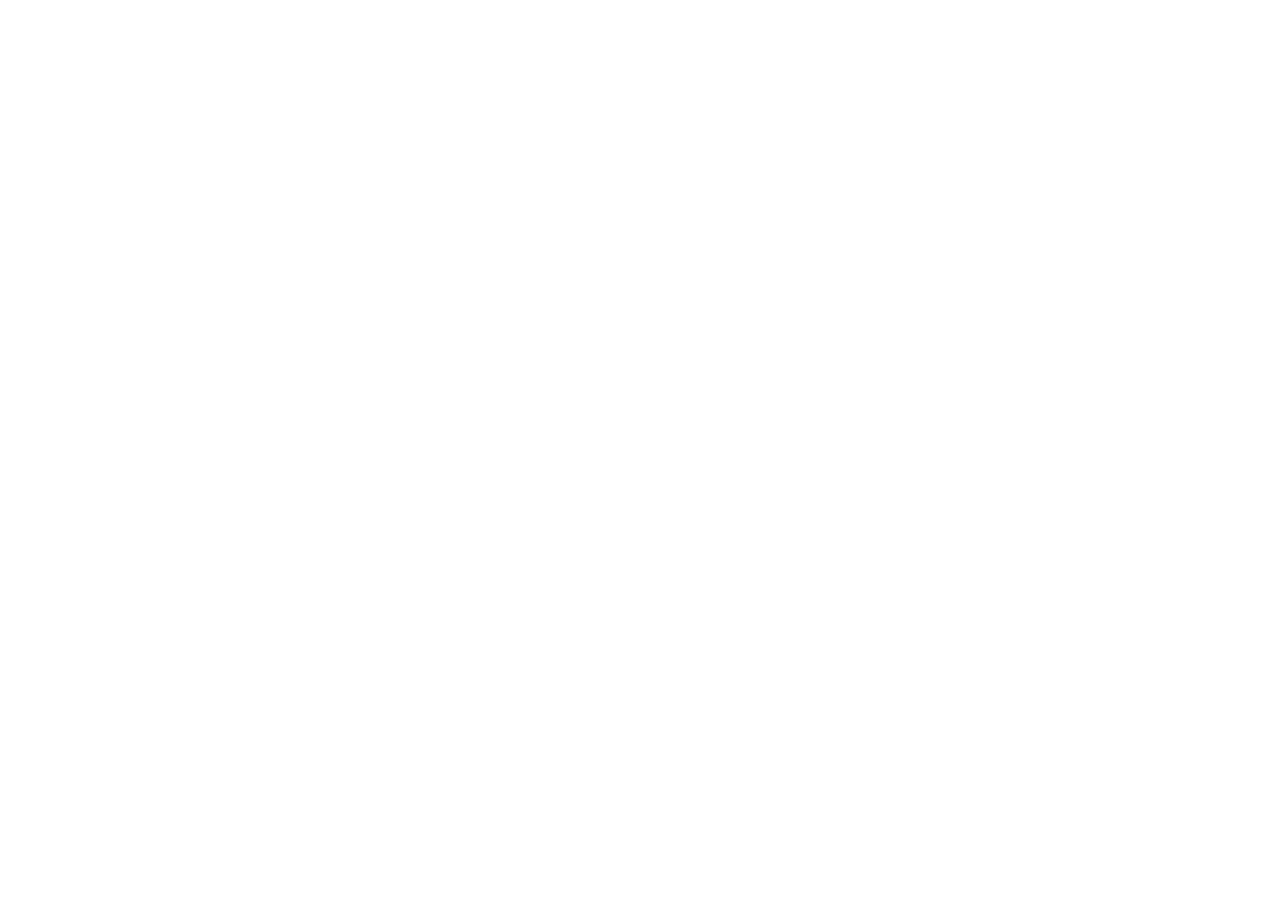
==== index.html @ e836c9e0 "init project" ====
<!DOCTYPE html>
<html lang="en">
<head>
    <meta charset="UTF-8">
    <meta name="viewport" content="width=device-width, initial-scale=1.0">
    <title>Document</title>
</head>
<body>
    
</body>
</html>
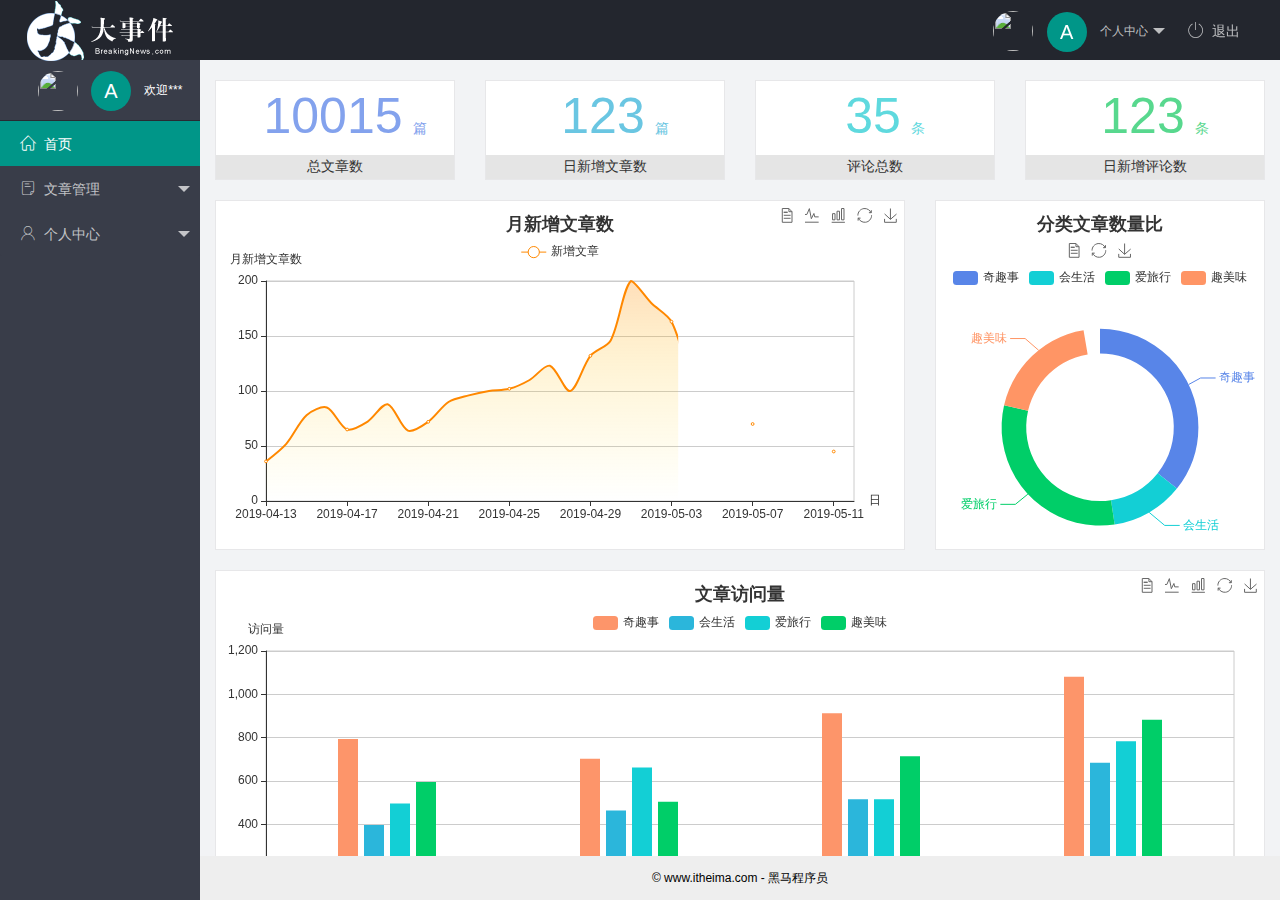
==== commit 04215e33: "完成了首页" ====
--- a/index.html
+++ b/index.html
@@ -1,11 +1,92 @@
 <!DOCTYPE html>
 <html lang="en">
+
 <head>
     <meta charset="UTF-8">
     <meta name="viewport" content="width=device-width, initial-scale=1.0">
-    <title>Document</title>
+    <title>后台主页</title>
+    <!-- 导入layUIcss -->
+    <link rel="stylesheet" href="/assets/lib/layui/css/layui.css">
+    <!-- 导入自己的样式表 -->
+    <link rel="stylesheet" href="/assets/css/index.css">
+    <!-- 导入第三方图标库 -->
+    <link rel="stylesheet" href="/assets/fonts/iconfont.css">
 </head>
-<body>
-    
+
+<body class="layui-layout-body">
+    <div class="layui-layout layui-layout-admin">
+        <div class="layui-header">
+            <div class="layui-logo">
+                <img src="/assets/images/logo.png" alt="">
+            </div>
+            <!-- 头部区域（可配合layui已有的水平导航） -->
+            <ul class="layui-nav layui-layout-right">
+                <li class="layui-nav-item">
+                    <a href="javascript:;" class="userinfo">
+                        <img src="http://t.cn/RCzsdCq" class="layui-nav-img">
+                        <span class="text-avatar">A</span>
+                        个人中心
+                    </a>
+                    <dl class="layui-nav-child">
+                        <dd><a href="">基本资料</a></dd>
+                        <dd><a href="">更换头像</a></dd>
+                        <dd><a href="">重置密码</a></dd>
+                    </dl>
+                </li>
+                <li class="layui-nav-item">
+                    <a href="javascript:;" class="btnLogout"><span class="iconfont icon-tuichu"></span>退出</a>
+                </li>
+            </ul>
+        </div>
+
+        <div class="layui-side layui-bg-black">
+            <div class="layui-side-scroll">
+                <div href="javascript:;" class="userinfo">
+                    <img src="http://t.cn/RCzsdCq" class="layui-nav-img">
+                    <span class="text-avatar">A</span>
+                    <span id="welcome">欢迎***</span>
+                </div>
+                <!-- 左侧导航区域（可配合layui已有的垂直导航） -->
+                <ul class="layui-nav layui-nav-tree" lay-shrink="all">
+                    <li class="layui-nav-item layui-this"><a href="/home/dashboard.html" target="fm"><span class="iconfont icon-home"></span>首页</a></li>
+                    <li class="layui-nav-item">
+                        <a class="" href="javascript:;"><span class="iconfont icon-16"></span>文章管理</a>
+                        <dl class="layui-nav-child">
+                            <dd><a href="javascript:;"><i class="layui-icon layui-icon-app"></i>文章类别</a></dd>
+                            <dd><a href="javascript:;"><i class="layui-icon layui-icon-app"></i>文章列表</a></dd>
+                            <dd><a href="javascript:;"><i class="layui-icon layui-icon-app"></i>发布文章</a></dd>
+                        </dl>
+                    </li>
+                    <li class="layui-nav-item">
+                        <a href="javascript:;"><span class="iconfont icon-user"></span>个人中心</a>
+                        <dl class="layui-nav-child">
+                            <dd><a href="javascript:;"><i class="layui-icon layui-icon-app"></i>基本资料</a></dd>
+                            <dd><a href="javascript:;"><i class="layui-icon layui-icon-app"></i>更换头像</a></dd>
+                            <dd><a href="javascript:;"><i class="layui-icon layui-icon-app"></i>重置密码</a></dd>
+                        </dl>
+                    </li>
+                </ul>
+            </div>
+        </div>
+
+        <div class="layui-body">
+            <!-- 内容主体区域 -->
+            <iframe name="fm" src="/home/dashboard.html" frameborder="0"></iframe>
+        </div>
+
+        <div class="layui-footer">
+            <!-- 底部固定区域 -->
+            © www.itheima.com - 黑马程序员
+        </div>
+    </div>
+    <!-- 导入layUI js -->
+    <script src="/assets/lib/layui/layui.all.js"></script>
+    <!-- 导入jq -->
+    <script src="/assets/lib/jquery.js"></script>
+    <!-- 导入baseAPI -->
+    <script src="/assets/js/baseAPI.js"></script>
+    <!-- 导入自己的js -->
+    <script src="/assets/js/index.js"></script>
 </body>
+
 </html>--- a/assets/lib/layui/css/layui.css
+++ b/assets/lib/layui/css/layui.css
@@ -0,0 +1,2 @@
+/** layui-v2.5.5 MIT License By https://www.layui.com */
+ .layui-inline,img{display:inline-block;vertical-align:middle}h1,h2,h3,h4,h5,h6{font-weight:400}.layui-edge,.layui-header,.layui-inline,.layui-main{position:relative}.layui-body,.layui-edge,.layui-elip{overflow:hidden}.layui-btn,.layui-edge,.layui-inline,img{vertical-align:middle}.layui-btn,.layui-disabled,.layui-icon,.layui-unselect{-moz-user-select:none;-webkit-user-select:none;-ms-user-select:none}.layui-elip,.layui-form-checkbox span,.layui-form-pane .layui-form-label{text-overflow:ellipsis;white-space:nowrap}.layui-breadcrumb,.layui-tree-btnGroup{visibility:hidden}blockquote,body,button,dd,div,dl,dt,form,h1,h2,h3,h4,h5,h6,input,li,ol,p,pre,td,textarea,th,ul{margin:0;padding:0;-webkit-tap-highlight-color:rgba(0,0,0,0)}a:active,a:hover{outline:0}img{border:none}li{list-style:none}table{border-collapse:collapse;border-spacing:0}h4,h5,h6{font-size:100%}button,input,optgroup,option,select,textarea{font-family:inherit;font-size:inherit;font-style:inherit;font-weight:inherit;outline:0}pre{white-space:pre-wrap;white-space:-moz-pre-wrap;white-space:-pre-wrap;white-space:-o-pre-wrap;word-wrap:break-word}body{line-height:24px;font:14px Helvetica Neue,Helvetica,PingFang SC,Tahoma,Arial,sans-serif}hr{height:1px;margin:10px 0;border:0;clear:both}a{color:#333;text-decoration:none}a:hover{color:#777}a cite{font-style:normal;*cursor:pointer}.layui-border-box,.layui-border-box *{box-sizing:border-box}.layui-box,.layui-box *{box-sizing:content-box}.layui-clear{clear:both;*zoom:1}.layui-clear:after{content:'\20';clear:both;*zoom:1;display:block;height:0}.layui-inline{*display:inline;*zoom:1}.layui-edge{display:inline-block;width:0;height:0;border-width:6px;border-style:dashed;border-color:transparent}.layui-edge-top{top:-4px;border-bottom-color:#999;border-bottom-style:solid}.layui-edge-right{border-left-color:#999;border-left-style:solid}.layui-edge-bottom{top:2px;border-top-color:#999;border-top-style:solid}.layui-edge-left{border-right-color:#999;border-right-style:solid}.layui-disabled,.layui-disabled:hover{color:#d2d2d2!important;cursor:not-allowed!important}.layui-circle{border-radius:100%}.layui-show{display:block!important}.layui-hide{display:none!important}@font-face{font-family:layui-icon;src:url(../font/iconfont.eot?v=250);src:url(../font/iconfont.eot?v=250#iefix) format('embedded-opentype'),url(../font/iconfont.woff2?v=250) format('woff2'),url(../font/iconfont.woff?v=250) format('woff'),url(../font/iconfont.ttf?v=250) format('truetype'),url(../font/iconfont.svg?v=250#layui-icon) format('svg')}.layui-icon{font-family:layui-icon!important;font-size:16px;font-style:normal;-webkit-font-smoothing:antialiased;-moz-osx-font-smoothing:grayscale}.layui-icon-reply-fill:before{content:"\e611"}.layui-icon-set-fill:before{content:"\e614"}.layui-icon-menu-fill:before{content:"\e60f"}.layui-icon-search:before{content:"\e615"}.layui-icon-share:before{content:"\e641"}.layui-icon-set-sm:before{content:"\e620"}.layui-icon-engine:before{content:"\e628"}.layui-icon-close:before{content:"\1006"}.layui-icon-close-fill:before{content:"\1007"}.layui-icon-chart-screen:before{content:"\e629"}.layui-icon-star:before{content:"\e600"}.layui-icon-circle-dot:before{content:"\e617"}.layui-icon-chat:before{content:"\e606"}.layui-icon-release:before{content:"\e609"}.layui-icon-list:before{content:"\e60a"}.layui-icon-chart:before{content:"\e62c"}.layui-icon-ok-circle:before{content:"\1005"}.layui-icon-layim-theme:before{content:"\e61b"}.layui-icon-table:before{content:"\e62d"}.layui-icon-right:before{content:"\e602"}.layui-icon-left:before{content:"\e603"}.layui-icon-cart-simple:before{content:"\e698"}.layui-icon-face-cry:before{content:"\e69c"}.layui-icon-face-smile:before{content:"\e6af"}.layui-icon-survey:before{content:"\e6b2"}.layui-icon-tree:before{content:"\e62e"}.layui-icon-upload-circle:before{content:"\e62f"}.layui-icon-add-circle:before{content:"\e61f"}.layui-icon-download-circle:before{content:"\e601"}.layui-icon-templeate-1:before{content:"\e630"}.layui-icon-util:before{content:"\e631"}.layui-icon-face-surprised:before{content:"\e664"}.layui-icon-edit:before{content:"\e642"}.layui-icon-speaker:before{content:"\e645"}.layui-icon-down:before{content:"\e61a"}.layui-icon-file:before{content:"\e621"}.layui-icon-layouts:before{content:"\e632"}.layui-icon-rate-half:before{content:"\e6c9"}.layui-icon-add-circle-fine:before{content:"\e608"}.layui-icon-prev-circle:before{content:"\e633"}.layui-icon-read:before{content:"\e705"}.layui-icon-404:before{content:"\e61c"}.layui-icon-carousel:before{content:"\e634"}.layui-icon-help:before{content:"\e607"}.layui-icon-code-circle:before{content:"\e635"}.layui-icon-water:before{content:"\e636"}.layui-icon-username:before{content:"\e66f"}.layui-icon-find-fill:before{content:"\e670"}.layui-icon-about:before{content:"\e60b"}.layui-icon-location:before{content:"\e715"}.layui-icon-up:before{content:"\e619"}.layui-icon-pause:before{content:"\e651"}.layui-icon-date:before{content:"\e637"}.layui-icon-layim-uploadfile:before{content:"\e61d"}.layui-icon-delete:before{content:"\e640"}.layui-icon-play:before{content:"\e652"}.layui-icon-top:before{content:"\e604"}.layui-icon-friends:before{content:"\e612"}.layui-icon-refresh-3:before{content:"\e9aa"}.layui-icon-ok:before{content:"\e605"}.layui-icon-layer:before{content:"\e638"}.layui-icon-face-smile-fine:before{content:"\e60c"}.layui-icon-dollar:before{content:"\e659"}.layui-icon-group:before{content:"\e613"}.layui-icon-layim-download:before{content:"\e61e"}.layui-icon-picture-fine:before{content:"\e60d"}.layui-icon-link:before{content:"\e64c"}.layui-icon-diamond:before{content:"\e735"}.layui-icon-log:before{content:"\e60e"}.layui-icon-rate-solid:before{content:"\e67a"}.layui-icon-fonts-del:before{content:"\e64f"}.layui-icon-unlink:before{content:"\e64d"}.layui-icon-fonts-clear:before{content:"\e639"}.layui-icon-triangle-r:before{content:"\e623"}.layui-icon-circle:before{content:"\e63f"}.layui-icon-radio:before{content:"\e643"}.layui-icon-align-center:before{content:"\e647"}.layui-icon-align-right:before{content:"\e648"}.layui-icon-align-left:before{content:"\e649"}.layui-icon-loading-1:before{content:"\e63e"}.layui-icon-return:before{content:"\e65c"}.layui-icon-fonts-strong:before{content:"\e62b"}.layui-icon-upload:before{content:"\e67c"}.layui-icon-dialogue:before{content:"\e63a"}.layui-icon-video:before{content:"\e6ed"}.layui-icon-headset:before{content:"\e6fc"}.layui-icon-cellphone-fine:before{content:"\e63b"}.layui-icon-add-1:before{content:"\e654"}.layui-icon-face-smile-b:before{content:"\e650"}.layui-icon-fonts-html:before{content:"\e64b"}.layui-icon-form:before{content:"\e63c"}.layui-icon-cart:before{content:"\e657"}.layui-icon-camera-fill:before{content:"\e65d"}.layui-icon-tabs:before{content:"\e62a"}.layui-icon-fonts-code:before{content:"\e64e"}.layui-icon-fire:before{content:"\e756"}.layui-icon-set:before{content:"\e716"}.layui-icon-fonts-u:before{content:"\e646"}.layui-icon-triangle-d:before{content:"\e625"}.layui-icon-tips:before{content:"\e702"}.layui-icon-picture:before{content:"\e64a"}.layui-icon-more-vertical:before{content:"\e671"}.layui-icon-flag:before{content:"\e66c"}.layui-icon-loading:before{content:"\e63d"}.layui-icon-fonts-i:before{content:"\e644"}.layui-icon-refresh-1:before{content:"\e666"}.layui-icon-rmb:before{content:"\e65e"}.layui-icon-home:before{content:"\e68e"}.layui-icon-user:before{content:"\e770"}.layui-icon-notice:before{content:"\e667"}.layui-icon-login-weibo:before{content:"\e675"}.layui-icon-voice:before{content:"\e688"}.layui-icon-upload-drag:before{content:"\e681"}.layui-icon-login-qq:before{content:"\e676"}.layui-icon-snowflake:before{content:"\e6b1"}.layui-icon-file-b:before{content:"\e655"}.layui-icon-template:before{content:"\e663"}.layui-icon-auz:before{content:"\e672"}.layui-icon-console:before{content:"\e665"}.layui-icon-app:before{content:"\e653"}.layui-icon-prev:before{content:"\e65a"}.layui-icon-website:before{content:"\e7ae"}.layui-icon-next:before{content:"\e65b"}.layui-icon-component:before{content:"\e857"}.layui-icon-more:before{content:"\e65f"}.layui-icon-login-wechat:before{content:"\e677"}.layui-icon-shrink-right:before{content:"\e668"}.layui-icon-spread-left:before{content:"\e66b"}.layui-icon-camera:before{content:"\e660"}.layui-icon-note:before{content:"\e66e"}.layui-icon-refresh:before{content:"\e669"}.layui-icon-female:before{content:"\e661"}.layui-icon-male:before{content:"\e662"}.layui-icon-password:before{content:"\e673"}.layui-icon-senior:before{content:"\e674"}.layui-icon-theme:before{content:"\e66a"}.layui-icon-tread:before{content:"\e6c5"}.layui-icon-praise:before{content:"\e6c6"}.layui-icon-star-fill:before{content:"\e658"}.layui-icon-rate:before{content:"\e67b"}.layui-icon-template-1:before{content:"\e656"}.layui-icon-vercode:before{content:"\e679"}.layui-icon-cellphone:before{content:"\e678"}.layui-icon-screen-full:before{content:"\e622"}.layui-icon-screen-restore:before{content:"\e758"}.layui-icon-cols:before{content:"\e610"}.layui-icon-export:before{content:"\e67d"}.layui-icon-print:before{content:"\e66d"}.layui-icon-slider:before{content:"\e714"}.layui-icon-addition:before{content:"\e624"}.layui-icon-subtraction:before{content:"\e67e"}.layui-icon-service:before{content:"\e626"}.layui-icon-transfer:before{content:"\e691"}.layui-main{width:1140px;margin:0 auto}.layui-header{z-index:1000;height:60px}.layui-header a:hover{transition:all .5s;-webkit-transition:all .5s}.layui-side{position:fixed;left:0;top:0;bottom:0;z-index:999;width:200px;overflow-x:hidden}.layui-side-scroll{position:relative;width:220px;height:100%;overflow-x:hidden}.layui-body{position:absolute;left:200px;right:0;top:0;bottom:0;z-index:998;width:auto;overflow-y:auto;box-sizing:border-box}.layui-layout-body{overflow:hidden}.layui-layout-admin .layui-header{background-color:#23262E}.layui-layout-admin .layui-side{top:60px;width:200px;overflow-x:hidden}.layui-layout-admin .layui-body{position:fixed;top:60px;bottom:44px}.layui-layout-admin .layui-main{width:auto;margin:0 15px}.layui-layout-admin .layui-footer{position:fixed;left:200px;right:0;bottom:0;height:44px;line-height:44px;padding:0 15px;background-color:#eee}.layui-layout-admin .layui-logo{position:absolute;left:0;top:0;width:200px;height:100%;line-height:60px;text-align:center;color:#009688;font-size:16px}.layui-layout-admin .layui-header .layui-nav{background:0 0}.layui-layout-left{position:absolute!important;left:200px;top:0}.layui-layout-right{position:absolute!important;right:0;top:0}.layui-container{position:relative;margin:0 auto;padding:0 15px;box-sizing:border-box}.layui-fluid{position:relative;margin:0 auto;padding:0 15px}.layui-row:after,.layui-row:before{content:'';display:block;clear:both}.layui-col-lg1,.layui-col-lg10,.layui-col-lg11,.layui-col-lg12,.layui-col-lg2,.layui-col-lg3,.layui-col-lg4,.layui-col-lg5,.layui-col-lg6,.layui-col-lg7,.layui-col-lg8,.layui-col-lg9,.layui-col-md1,.layui-col-md10,.layui-col-md11,.layui-col-md12,.layui-col-md2,.layui-col-md3,.layui-col-md4,.layui-col-md5,.layui-col-md6,.layui-col-md7,.layui-col-md8,.layui-col-md9,.layui-col-sm1,.layui-col-sm10,.layui-col-sm11,.layui-col-sm12,.layui-col-sm2,.layui-col-sm3,.layui-col-sm4,.layui-col-sm5,.layui-col-sm6,.layui-col-sm7,.layui-col-sm8,.layui-col-sm9,.layui-col-xs1,.layui-col-xs10,.layui-col-xs11,.layui-col-xs12,.layui-col-xs2,.layui-col-xs3,.layui-col-xs4,.layui-col-xs5,.layui-col-xs6,.layui-col-xs7,.layui-col-xs8,.layui-col-xs9{position:relative;display:block;box-sizing:border-box}.layui-col-xs1,.layui-col-xs10,.layui-col-xs11,.layui-col-xs12,.layui-col-xs2,.layui-col-xs3,.layui-col-xs4,.layui-col-xs5,.layui-col-xs6,.layui-col-xs7,.layui-col-xs8,.layui-col-xs9{float:left}.layui-col-xs1{width:8.33333333%}.layui-col-xs2{width:16.66666667%}.layui-col-xs3{width:25%}.layui-col-xs4{width:33.33333333%}.layui-col-xs5{width:41.66666667%}.layui-col-xs6{width:50%}.layui-col-xs7{width:58.33333333%}.layui-col-xs8{width:66.66666667%}.layui-col-xs9{width:75%}.layui-col-xs10{width:83.33333333%}.layui-col-xs11{width:91.66666667%}.layui-col-xs12{width:100%}.layui-col-xs-offset1{margin-left:8.33333333%}.layui-col-xs-offset2{margin-left:16.66666667%}.layui-col-xs-offset3{margin-left:25%}.layui-col-xs-offset4{margin-left:33.33333333%}.layui-col-xs-offset5{margin-left:41.66666667%}.layui-col-xs-offset6{margin-left:50%}.layui-col-xs-offset7{margin-left:58.33333333%}.layui-col-xs-offset8{margin-left:66.66666667%}.layui-col-xs-offset9{margin-left:75%}.layui-col-xs-offset10{margin-left:83.33333333%}.layui-col-xs-offset11{margin-left:91.66666667%}.layui-col-xs-offset12{margin-left:100%}@media screen and (max-width:768px){.layui-hide-xs{display:none!important}.layui-show-xs-block{display:block!important}.layui-show-xs-inline{display:inline!important}.layui-show-xs-inline-block{display:inline-block!important}}@media screen and (min-width:768px){.layui-container{width:750px}.layui-hide-sm{display:none!important}.layui-show-sm-block{display:block!important}.layui-show-sm-inline{display:inline!important}.layui-show-sm-inline-block{display:inline-block!important}.layui-col-sm1,.layui-col-sm10,.layui-col-sm11,.layui-col-sm12,.layui-col-sm2,.layui-col-sm3,.layui-col-sm4,.layui-col-sm5,.layui-col-sm6,.layui-col-sm7,.layui-col-sm8,.layui-col-sm9{float:left}.layui-col-sm1{width:8.33333333%}.layui-col-sm2{width:16.66666667%}.layui-col-sm3{width:25%}.layui-col-sm4{width:33.33333333%}.layui-col-sm5{width:41.66666667%}.layui-col-sm6{width:50%}.layui-col-sm7{width:58.33333333%}.layui-col-sm8{width:66.66666667%}.layui-col-sm9{width:75%}.layui-col-sm10{width:83.33333333%}.layui-col-sm11{width:91.66666667%}.layui-col-sm12{width:100%}.layui-col-sm-offset1{margin-left:8.33333333%}.layui-col-sm-offset2{margin-left:16.66666667%}.layui-col-sm-offset3{margin-left:25%}.layui-col-sm-offset4{margin-left:33.33333333%}.layui-col-sm-offset5{margin-left:41.66666667%}.layui-col-sm-offset6{margin-left:50%}.layui-col-sm-offset7{margin-left:58.33333333%}.layui-col-sm-offset8{margin-left:66.66666667%}.layui-col-sm-offset9{margin-left:75%}.layui-col-sm-offset10{margin-left:83.33333333%}.layui-col-sm-offset11{margin-left:91.66666667%}.layui-col-sm-offset12{margin-left:100%}}@media screen and (min-width:992px){.layui-container{width:970px}.layui-hide-md{display:none!important}.layui-show-md-block{display:block!important}.layui-show-md-inline{display:inline!important}.layui-show-md-inline-block{display:inline-block!important}.layui-col-md1,.layui-col-md10,.layui-col-md11,.layui-col-md12,.layui-col-md2,.layui-col-md3,.layui-col-md4,.layui-col-md5,.layui-col-md6,.layui-col-md7,.layui-col-md8,.layui-col-md9{float:left}.layui-col-md1{width:8.33333333%}.layui-col-md2{width:16.66666667%}.layui-col-md3{width:25%}.layui-col-md4{width:33.33333333%}.layui-col-md5{width:41.66666667%}.layui-col-md6{width:50%}.layui-col-md7{width:58.33333333%}.layui-col-md8{width:66.66666667%}.layui-col-md9{width:75%}.layui-col-md10{width:83.33333333%}.layui-col-md11{width:91.66666667%}.layui-col-md12{width:100%}.layui-col-md-offset1{margin-left:8.33333333%}.layui-col-md-offset2{margin-left:16.66666667%}.layui-col-md-offset3{margin-left:25%}.layui-col-md-offset4{margin-left:33.33333333%}.layui-col-md-offset5{margin-left:41.66666667%}.layui-col-md-offset6{margin-left:50%}.layui-col-md-offset7{margin-left:58.33333333%}.layui-col-md-offset8{margin-left:66.66666667%}.layui-col-md-offset9{margin-left:75%}.layui-col-md-offset10{margin-left:83.33333333%}.layui-col-md-offset11{margin-left:91.66666667%}.layui-col-md-offset12{margin-left:100%}}@media screen and (min-width:1200px){.layui-container{width:1170px}.layui-hide-lg{display:none!important}.layui-show-lg-block{display:block!important}.layui-show-lg-inline{display:inline!important}.layui-show-lg-inline-block{display:inline-block!important}.layui-col-lg1,.layui-col-lg10,.layui-col-lg11,.layui-col-lg12,.layui-col-lg2,.layui-col-lg3,.layui-col-lg4,.layui-col-lg5,.layui-col-lg6,.layui-col-lg7,.layui-col-lg8,.layui-col-lg9{float:left}.layui-col-lg1{width:8.33333333%}.layui-col-lg2{width:16.66666667%}.layui-col-lg3{width:25%}.layui-col-lg4{width:33.33333333%}.layui-col-lg5{width:41.66666667%}.layui-col-lg6{width:50%}.layui-col-lg7{width:58.33333333%}.layui-col-lg8{width:66.66666667%}.layui-col-lg9{width:75%}.layui-col-lg10{width:83.33333333%}.layui-col-lg11{width:91.66666667%}.layui-col-lg12{width:100%}.layui-col-lg-offset1{margin-left:8.33333333%}.layui-col-lg-offset2{margin-left:16.66666667%}.layui-col-lg-offset3{margin-left:25%}.layui-col-lg-offset4{margin-left:33.33333333%}.layui-col-lg-offset5{margin-left:41.66666667%}.layui-col-lg-offset6{margin-left:50%}.layui-col-lg-offset7{margin-left:58.33333333%}.layui-col-lg-offset8{margin-left:66.66666667%}.layui-col-lg-offset9{margin-left:75%}.layui-col-lg-offset10{margin-left:83.33333333%}.layui-col-lg-offset11{margin-left:91.66666667%}.layui-col-lg-offset12{margin-left:100%}}.layui-col-space1{margin:-.5px}.layui-col-space1>*{padding:.5px}.layui-col-space3{margin:-1.5px}.layui-col-space3>*{padding:1.5px}.layui-col-space5{margin:-2.5px}.layui-col-space5>*{padding:2.5px}.layui-col-space8{margin:-3.5px}.layui-col-space8>*{padding:3.5px}.layui-col-space10{margin:-5px}.layui-col-space10>*{padding:5px}.layui-col-space12{margin:-6px}.layui-col-space12>*{padding:6px}.layui-col-space15{margin:-7.5px}.layui-col-space15>*{padding:7.5px}.layui-col-space18{margin:-9px}.layui-col-space18>*{padding:9px}.layui-col-space20{margin:-10px}.layui-col-space20>*{padding:10px}.layui-col-space22{margin:-11px}.layui-col-space22>*{padding:11px}.layui-col-space25{margin:-12.5px}.layui-col-space25>*{padding:12.5px}.layui-col-space30{margin:-15px}.layui-col-space30>*{padding:15px}.layui-btn,.layui-input,.layui-select,.layui-textarea,.layui-upload-button{outline:0;-webkit-appearance:none;transition:all .3s;-webkit-transition:all .3s;box-sizing:border-box}.layui-elem-quote{margin-bottom:10px;padding:15px;line-height:22px;border-left:5px solid #009688;border-radius:0 2px 2px 0;background-color:#f2f2f2}.layui-quote-nm{border-style:solid;border-width:1px 1px 1px 5px;background:0 0}.layui-elem-field{margin-bottom:10px;padding:0;border-width:1px;border-style:solid}.layui-elem-field legend{margin-left:20px;padding:0 10px;font-size:20px;font-weight:300}.layui-field-title{margin:10px 0 20px;border-width:1px 0 0}.layui-field-box{padding:10px 15px}.layui-field-title .layui-field-box{padding:10px 0}.layui-progress{position:relative;height:6px;border-radius:20px;background-color:#e2e2e2}.layui-progress-bar{position:absolute;left:0;top:0;width:0;max-width:100%;height:6px;border-radius:20px;text-align:right;background-color:#5FB878;transition:all .3s;-webkit-transition:all .3s}.layui-progress-big,.layui-progress-big .layui-progress-bar{height:18px;line-height:18px}.layui-progress-text{position:relative;top:-20px;line-height:18px;font-size:12px;color:#666}.layui-progress-big .layui-progress-text{position:static;padding:0 10px;color:#fff}.layui-collapse{border-width:1px;border-style:solid;border-radius:2px}.layui-colla-content,.layui-colla-item{border-top-width:1px;border-top-style:solid}.layui-colla-item:first-child{border-top:none}.layui-colla-title{position:relative;height:42px;line-height:42px;padding:0 15px 0 35px;color:#333;background-color:#f2f2f2;cursor:pointer;font-size:14px;overflow:hidden}.layui-colla-content{display:none;padding:10px 15px;line-height:22px;color:#666}.layui-colla-icon{position:absolute;left:15px;top:0;font-size:14px}.layui-card{margin-bottom:15px;border-radius:2px;background-color:#fff;box-shadow:0 1px 2px 0 rgba(0,0,0,.05)}.layui-card:last-child{margin-bottom:0}.layui-card-header{position:relative;height:42px;line-height:42px;padding:0 15px;border-bottom:1px solid #f6f6f6;color:#333;border-radius:2px 2px 0 0;font-size:14px}.layui-bg-black,.layui-bg-blue,.layui-bg-cyan,.layui-bg-green,.layui-bg-orange,.layui-bg-red{color:#fff!important}.layui-card-body{position:relative;padding:10px 15px;line-height:24px}.layui-card-body[pad15]{padding:15px}.layui-card-body[pad20]{padding:20px}.layui-card-body .layui-table{margin:5px 0}.layui-card .layui-tab{margin:0}.layui-panel-window{position:relative;padding:15px;border-radius:0;border-top:5px solid #E6E6E6;background-color:#fff}.layui-auxiliar-moving{position:fixed;left:0;right:0;top:0;bottom:0;width:100%;height:100%;background:0 0;z-index:9999999999}.layui-form-label,.layui-form-mid,.layui-form-select,.layui-input-block,.layui-input-inline,.layui-textarea{position:relative}.layui-bg-red{background-color:#FF5722!important}.layui-bg-orange{background-color:#FFB800!important}.layui-bg-green{background-color:#009688!important}.layui-bg-cyan{background-color:#2F4056!important}.layui-bg-blue{background-color:#1E9FFF!important}.layui-bg-black{background-color:#393D49!important}.layui-bg-gray{background-color:#eee!important;color:#666!important}.layui-badge-rim,.layui-colla-content,.layui-colla-item,.layui-collapse,.layui-elem-field,.layui-form-pane .layui-form-item[pane],.layui-form-pane .layui-form-label,.layui-input,.layui-layedit,.layui-layedit-tool,.layui-quote-nm,.layui-select,.layui-tab-bar,.layui-tab-card,.layui-tab-title,.layui-tab-title .layui-this:after,.layui-textarea{border-color:#e6e6e6}.layui-timeline-item:before,hr{background-color:#e6e6e6}.layui-text{line-height:22px;font-size:14px;color:#666}.layui-text h1,.layui-text h2,.layui-text h3{font-weight:500;color:#333}.layui-text h1{font-size:30px}.layui-text h2{font-size:24px}.layui-text h3{font-size:18px}.layui-text a:not(.layui-btn){color:#01AAED}.layui-text a:not(.layui-btn):hover{text-decoration:underline}.layui-text ul{padding:5px 0 5px 15px}.layui-text ul li{margin-top:5px;list-style-type:disc}.layui-text em,.layui-word-aux{color:#999!important;padding:0 5px!important}.layui-btn{display:inline-block;height:38px;line-height:38px;padding:0 18px;background-color:#009688;color:#fff;white-space:nowrap;text-align:center;font-size:14px;border:none;border-radius:2px;cursor:pointer}.layui-btn:hover{opacity:.8;filter:alpha(opacity=80);color:#fff}.layui-btn:active{opacity:1;filter:alpha(opacity=100)}.layui-btn+.layui-btn{margin-left:10px}.layui-btn-container{font-size:0}.layui-btn-container .layui-btn{margin-right:10px;margin-bottom:10px}.layui-btn-container .layui-btn+.layui-btn{margin-left:0}.layui-table .layui-btn-container .layui-btn{margin-bottom:9px}.layui-btn-radius{border-radius:100px}.layui-btn .layui-icon{margin-right:3px;font-size:18px;vertical-align:bottom;vertical-align:middle\9}.layui-btn-primary{border:1px solid #C9C9C9;background-color:#fff;color:#555}.layui-btn-primary:hover{border-color:#009688;color:#333}.layui-btn-normal{background-color:#1E9FFF}.layui-btn-warm{background-color:#FFB800}.layui-btn-danger{background-color:#FF5722}.layui-btn-checked{background-color:#5FB878}.layui-btn-disabled,.layui-btn-disabled:active,.layui-btn-disabled:hover{border:1px solid #e6e6e6;background-color:#FBFBFB;color:#C9C9C9;cursor:not-allowed;opacity:1}.layui-btn-lg{height:44px;line-height:44px;padding:0 25px;font-size:16px}.layui-btn-sm{height:30px;line-height:30px;padding:0 10px;font-size:12px}.layui-btn-sm i{font-size:16px!important}.layui-btn-xs{height:22px;line-height:22px;padding:0 5px;font-size:12px}.layui-btn-xs i{font-size:14px!important}.layui-btn-group{display:inline-block;vertical-align:middle;font-size:0}.layui-btn-group .layui-btn{margin-left:0!important;margin-right:0!important;border-left:1px solid rgba(255,255,255,.5);border-radius:0}.layui-btn-group .layui-btn-primary{border-left:none}.layui-btn-group .layui-btn-primary:hover{border-color:#C9C9C9;color:#009688}.layui-btn-group .layui-btn:first-child{border-left:none;border-radius:2px 0 0 2px}.layui-btn-group .layui-btn-primary:first-child{border-left:1px solid #c9c9c9}.layui-btn-group .layui-btn:last-child{border-radius:0 2px 2px 0}.layui-btn-group .layui-btn+.layui-btn{margin-left:0}.layui-btn-group+.layui-btn-group{margin-left:10px}.layui-btn-fluid{width:100%}.layui-input,.layui-select,.layui-textarea{height:38px;line-height:1.3;line-height:38px\9;border-width:1px;border-style:solid;background-color:#fff;border-radius:2px}.layui-input::-webkit-input-placeholder,.layui-select::-webkit-input-placeholder,.layui-textarea::-webkit-input-placeholder{line-height:1.3}.layui-input,.layui-textarea{display:block;width:100%;padding-left:10px}.layui-input:hover,.layui-textarea:hover{border-color:#D2D2D2!important}.layui-input:focus,.layui-textarea:focus{border-color:#C9C9C9!important}.layui-textarea{min-height:100px;height:auto;line-height:20px;padding:6px 10px;resize:vertical}.layui-select{padding:0 10px}.layui-form input[type=checkbox],.layui-form input[type=radio],.layui-form select{display:none}.layui-form [lay-ignore]{display:initial}.layui-form-item{margin-bottom:15px;clear:both;*zoom:1}.layui-form-item:after{content:'\20';clear:both;*zoom:1;display:block;height:0}.layui-form-label{float:left;display:block;padding:9px 15px;width:80px;font-weight:400;line-height:20px;text-align:right}.layui-form-label-col{display:block;float:none;padding:9px 0;line-height:20px;text-align:left}.layui-form-item .layui-inline{margin-bottom:5px;margin-right:10px}.layui-input-block{margin-left:110px;min-height:36px}.layui-input-inline{display:inline-block;vertical-align:middle}.layui-form-item .layui-input-inline{float:left;width:190px;margin-right:10px}.layui-form-text .layui-input-inline{width:auto}.layui-form-mid{float:left;display:block;padding:9px 0!important;line-height:20px;margin-right:10px}.layui-form-danger+.layui-form-select .layui-input,.layui-form-danger:focus{border-color:#FF5722!important}.layui-form-select .layui-input{padding-right:30px;cursor:pointer}.layui-form-select .layui-edge{position:absolute;right:10px;top:50%;margin-top:-3px;cursor:pointer;border-width:6px;border-top-color:#c2c2c2;border-top-style:solid;transition:all .3s;-webkit-transition:all .3s}.layui-form-select dl{display:none;position:absolute;left:0;top:42px;padding:5px 0;z-index:899;min-width:100%;border:1px solid #d2d2d2;max-height:300px;overflow-y:auto;background-color:#fff;border-radius:2px;box-shadow:0 2px 4px rgba(0,0,0,.12);box-sizing:border-box}.layui-form-select dl dd,.layui-form-select dl dt{padding:0 10px;line-height:36px;white-space:nowrap;overflow:hidden;text-overflow:ellipsis}.layui-form-select dl dt{font-size:12px;color:#999}.layui-form-select dl dd{cursor:pointer}.layui-form-select dl dd:hover{background-color:#f2f2f2;-webkit-transition:.5s all;transition:.5s all}.layui-form-select .layui-select-group dd{padding-left:20px}.layui-form-select dl dd.layui-select-tips{padding-left:10px!important;color:#999}.layui-form-select dl dd.layui-this{background-color:#5FB878;color:#fff}.layui-form-checkbox,.layui-form-select dl dd.layui-disabled{background-color:#fff}.layui-form-selected dl{display:block}.layui-form-checkbox,.layui-form-checkbox *,.layui-form-switch{display:inline-block;vertical-align:middle}.layui-form-selected .layui-edge{margin-top:-9px;-webkit-transform:rotate(180deg);transform:rotate(180deg);margin-top:-3px\9}:root .layui-form-selected .layui-edge{margin-top:-9px\0/IE9}.layui-form-selectup dl{top:auto;bottom:42px}.layui-select-none{margin:5px 0;text-align:center;color:#999}.layui-select-disabled .layui-disabled{border-color:#eee!important}.layui-select-disabled .layui-edge{border-top-color:#d2d2d2}.layui-form-checkbox{position:relative;height:30px;line-height:30px;margin-right:10px;padding-right:30px;cursor:pointer;font-size:0;-webkit-transition:.1s linear;transition:.1s linear;box-sizing:border-box}.layui-form-checkbox span{padding:0 10px;height:100%;font-size:14px;border-radius:2px 0 0 2px;background-color:#d2d2d2;color:#fff;overflow:hidden}.layui-form-checkbox:hover span{background-color:#c2c2c2}.layui-form-checkbox i{position:absolute;right:0;top:0;width:30px;height:28px;border:1px solid #d2d2d2;border-left:none;border-radius:0 2px 2px 0;color:#fff;font-size:20px;text-align:center}.layui-form-checkbox:hover i{border-color:#c2c2c2;color:#c2c2c2}.layui-form-checked,.layui-form-checked:hover{border-color:#5FB878}.layui-form-checked span,.layui-form-checked:hover span{background-color:#5FB878}.layui-form-checked i,.layui-form-checked:hover i{color:#5FB878}.layui-form-item .layui-form-checkbox{margin-top:4px}.layui-form-checkbox[lay-skin=primary]{height:auto!important;line-height:normal!important;min-width:18px;min-height:18px;border:none!important;margin-right:0;padding-left:28px;padding-right:0;background:0 0}.layui-form-checkbox[lay-skin=primary] span{padding-left:0;padding-right:15px;line-height:18px;background:0 0;color:#666}.layui-form-checkbox[lay-skin=primary] i{right:auto;left:0;width:16px;height:16px;line-height:16px;border:1px solid #d2d2d2;font-size:12px;border-radius:2px;background-color:#fff;-webkit-transition:.1s linear;transition:.1s linear}.layui-form-checkbox[lay-skin=primary]:hover i{border-color:#5FB878;color:#fff}.layui-form-checked[lay-skin=primary] i{border-color:#5FB878!important;background-color:#5FB878;color:#fff}.layui-checkbox-disbaled[lay-skin=primary] span{background:0 0!important;color:#c2c2c2}.layui-checkbox-disbaled[lay-skin=primary]:hover i{border-color:#d2d2d2}.layui-form-item .layui-form-checkbox[lay-skin=primary]{margin-top:10px}.layui-form-switch{position:relative;height:22px;line-height:22px;min-width:35px;padding:0 5px;margin-top:8px;border:1px solid #d2d2d2;border-radius:20px;cursor:pointer;background-color:#fff;-webkit-transition:.1s linear;transition:.1s linear}.layui-form-switch i{position:absolute;left:5px;top:3px;width:16px;height:16px;border-radius:20px;background-color:#d2d2d2;-webkit-transition:.1s linear;transition:.1s linear}.layui-form-switch em{position:relative;top:0;width:25px;margin-left:21px;padding:0!important;text-align:center!important;color:#999!important;font-style:normal!important;font-size:12px}.layui-form-onswitch{border-color:#5FB878;background-color:#5FB878}.layui-checkbox-disbaled,.layui-checkbox-disbaled i{border-color:#e2e2e2!important}.layui-form-onswitch i{left:100%;margin-left:-21px;background-color:#fff}.layui-form-onswitch em{margin-left:5px;margin-right:21px;color:#fff!important}.layui-checkbox-disbaled span{background-color:#e2e2e2!important}.layui-checkbox-disbaled:hover i{color:#fff!important}[lay-radio]{display:none}.layui-form-radio,.layui-form-radio *{display:inline-block;vertical-align:middle}.layui-form-radio{line-height:28px;margin:6px 10px 0 0;padding-right:10px;cursor:pointer;font-size:0}.layui-form-radio *{font-size:14px}.layui-form-radio>i{margin-right:8px;font-size:22px;color:#c2c2c2}.layui-form-radio>i:hover,.layui-form-radioed>i{color:#5FB878}.layui-radio-disbaled>i{color:#e2e2e2!important}.layui-form-pane .layui-form-label{width:110px;padding:8px 15px;height:38px;line-height:20px;border-width:1px;border-style:solid;border-radius:2px 0 0 2px;text-align:center;background-color:#FBFBFB;overflow:hidden;box-sizing:border-box}.layui-form-pane .layui-input-inline{margin-left:-1px}.layui-form-pane .layui-input-block{margin-left:110px;left:-1px}.layui-form-pane .layui-input{border-radius:0 2px 2px 0}.layui-form-pane .layui-form-text .layui-form-label{float:none;width:100%;border-radius:2px;box-sizing:border-box;text-align:left}.layui-form-pane .layui-form-text .layui-input-inline{display:block;margin:0;top:-1px;clear:both}.layui-form-pane .layui-form-text .layui-input-block{margin:0;left:0;top:-1px}.layui-form-pane .layui-form-text .layui-textarea{min-height:100px;border-radius:0 0 2px 2px}.layui-form-pane .layui-form-checkbox{margin:4px 0 4px 10px}.layui-form-pane .layui-form-radio,.layui-form-pane .layui-form-switch{margin-top:6px;margin-left:10px}.layui-form-pane .layui-form-item[pane]{position:relative;border-width:1px;border-style:solid}.layui-form-pane .layui-form-item[pane] .layui-form-label{position:absolute;left:0;top:0;height:100%;border-width:0 1px 0 0}.layui-form-pane .layui-form-item[pane] .layui-input-inline{margin-left:110px}@media screen and (max-width:450px){.layui-form-item .layui-form-label{text-overflow:ellipsis;overflow:hidden;white-space:nowrap}.layui-form-item .layui-inline{display:block;margin-right:0;margin-bottom:20px;clear:both}.layui-form-item .layui-inline:after{content:'\20';clear:both;display:block;height:0}.layui-form-item .layui-input-inline{display:block;float:none;left:-3px;width:auto;margin:0 0 10px 112px}.layui-form-item .layui-input-inline+.layui-form-mid{margin-left:110px;top:-5px;padding:0}.layui-form-item .layui-form-checkbox{margin-right:5px;margin-bottom:5px}}.layui-layedit{border-width:1px;border-style:solid;border-radius:2px}.layui-layedit-tool{padding:3px 5px;border-bottom-width:1px;border-bottom-style:solid;font-size:0}.layedit-tool-fixed{position:fixed;top:0;border-top:1px solid #e2e2e2}.layui-layedit-tool .layedit-tool-mid,.layui-layedit-tool .layui-icon{display:inline-block;vertical-align:middle;text-align:center;font-size:14px}.layui-layedit-tool .layui-icon{position:relative;width:32px;height:30px;line-height:30px;margin:3px 5px;color:#777;cursor:pointer;border-radius:2px}.layui-layedit-tool .layui-icon:hover{color:#393D49}.layui-layedit-tool .layui-icon:active{color:#000}.layui-layedit-tool .layedit-tool-active{background-color:#e2e2e2;color:#000}.layui-layedit-tool .layui-disabled,.layui-layedit-tool .layui-disabled:hover{color:#d2d2d2;cursor:not-allowed}.layui-layedit-tool .layedit-tool-mid{width:1px;height:18px;margin:0 10px;background-color:#d2d2d2}.layedit-tool-html{width:50px!important;font-size:30px!important}.layedit-tool-b,.layedit-tool-code,.layedit-tool-help{font-size:16px!important}.layedit-tool-d,.layedit-tool-face,.layedit-tool-image,.layedit-tool-unlink{font-size:18px!important}.layedit-tool-image input{position:absolute;font-size:0;left:0;top:0;width:100%;height:100%;opacity:.01;filter:Alpha(opacity=1);cursor:pointer}.layui-layedit-iframe iframe{display:block;width:100%}#LAY_layedit_code{overflow:hidden}.layui-laypage{display:inline-block;*display:inline;*zoom:1;vertical-align:middle;margin:10px 0;font-size:0}.layui-laypage>a:first-child,.layui-laypage>a:first-child em{border-radius:2px 0 0 2px}.layui-laypage>a:last-child,.layui-laypage>a:last-child em{border-radius:0 2px 2px 0}.layui-laypage>:first-child{margin-left:0!important}.layui-laypage>:last-child{margin-right:0!important}.layui-laypage a,.layui-laypage button,.layui-laypage input,.layui-laypage select,.layui-laypage span{border:1px solid #e2e2e2}.layui-laypage a,.layui-laypage span{display:inline-block;*display:inline;*zoom:1;vertical-align:middle;padding:0 15px;height:28px;line-height:28px;margin:0 -1px 5px 0;background-color:#fff;color:#333;font-size:12px}.layui-flow-more a *,.layui-laypage input,.layui-table-view select[lay-ignore]{display:inline-block}.layui-laypage a:hover{color:#009688}.layui-laypage em{font-style:normal}.layui-laypage .layui-laypage-spr{color:#999;font-weight:700}.layui-laypage a{text-decoration:none}.layui-laypage .layui-laypage-curr{position:relative}.layui-laypage .layui-laypage-curr em{position:relative;color:#fff}.layui-laypage .layui-laypage-curr .layui-laypage-em{position:absolute;left:-1px;top:-1px;padding:1px;width:100%;height:100%;background-color:#009688}.layui-laypage-em{border-radius:2px}.layui-laypage-next em,.layui-laypage-prev em{font-family:Sim sun;font-size:16px}.layui-laypage .layui-laypage-count,.layui-laypage .layui-laypage-limits,.layui-laypage .layui-laypage-refresh,.layui-laypage .layui-laypage-skip{margin-left:10px;margin-right:10px;padding:0;border:none}.layui-laypage .layui-laypage-limits,.layui-laypage .layui-laypage-refresh{vertical-align:top}.layui-laypage .layui-laypage-refresh i{font-size:18px;cursor:pointer}.layui-laypage select{height:22px;padding:3px;border-radius:2px;cursor:pointer}.layui-laypage .layui-laypage-skip{height:30px;line-height:30px;color:#999}.layui-laypage button,.layui-laypage input{height:30px;line-height:30px;border-radius:2px;vertical-align:top;background-color:#fff;box-sizing:border-box}.layui-laypage input{width:40px;margin:0 10px;padding:0 3px;text-align:center}.layui-laypage input:focus,.layui-laypage select:focus{border-color:#009688!important}.layui-laypage button{margin-left:10px;padding:0 10px;cursor:pointer}.layui-table,.layui-table-view{margin:10px 0}.layui-flow-more{margin:10px 0;text-align:center;color:#999;font-size:14px}.layui-flow-more a{height:32px;line-height:32px}.layui-flow-more a *{vertical-align:top}.layui-flow-more a cite{padding:0 20px;border-radius:3px;background-color:#eee;color:#333;font-style:normal}.layui-flow-more a cite:hover{opacity:.8}.layui-flow-more a i{font-size:30px;color:#737383}.layui-table{width:100%;background-color:#fff;color:#666}.layui-table tr{transition:all .3s;-webkit-transition:all .3s}.layui-table th{text-align:left;font-weight:400}.layui-table tbody tr:hover,.layui-table thead tr,.layui-table-click,.layui-table-header,.layui-table-hover,.layui-table-mend,.layui-table-patch,.layui-table-tool,.layui-table-total,.layui-table-total tr,.layui-table[lay-even] tr:nth-child(even){background-color:#f2f2f2}.layui-table td,.layui-table th,.layui-table-col-set,.layui-table-fixed-r,.layui-table-grid-down,.layui-table-header,.layui-table-page,.layui-table-tips-main,.layui-table-tool,.layui-table-total,.layui-table-view,.layui-table[lay-skin=line],.layui-table[lay-skin=row]{border-width:1px;border-style:solid;border-color:#e6e6e6}.layui-table td,.layui-table th{position:relative;padding:9px 15px;min-height:20px;line-height:20px;font-size:14px}.layui-table[lay-skin=line] td,.layui-table[lay-skin=line] th{border-width:0 0 1px}.layui-table[lay-skin=row] td,.layui-table[lay-skin=row] th{border-width:0 1px 0 0}.layui-table[lay-skin=nob] td,.layui-table[lay-skin=nob] th{border:none}.layui-table img{max-width:100px}.layui-table[lay-size=lg] td,.layui-table[lay-size=lg] th{padding:15px 30px}.layui-table-view .layui-table[lay-size=lg] .layui-table-cell{height:40px;line-height:40px}.layui-table[lay-size=sm] td,.layui-table[lay-size=sm] th{font-size:12px;padding:5px 10px}.layui-table-view .layui-table[lay-size=sm] .layui-table-cell{height:20px;line-height:20px}.layui-table[lay-data]{display:none}.layui-table-box{position:relative;overflow:hidden}.layui-table-view .layui-table{position:relative;width:auto;margin:0}.layui-table-view .layui-table[lay-skin=line]{border-width:0 1px 0 0}.layui-table-view .layui-table[lay-skin=row]{border-width:0 0 1px}.layui-table-view .layui-table td,.layui-table-view .layui-table th{padding:5px 0;border-top:none;border-left:none}.layui-table-view .layui-table th.layui-unselect .layui-table-cell span{cursor:pointer}.layui-table-view .layui-table td{cursor:default}.layui-table-view .layui-table td[data-edit=text]{cursor:text}.layui-table-view .layui-form-checkbox[lay-skin=primary] i{width:18px;height:18px}.layui-table-view .layui-form-radio{line-height:0;padding:0}.layui-table-view .layui-form-radio>i{margin:0;font-size:20px}.layui-table-init{position:absolute;left:0;top:0;width:100%;height:100%;text-align:center;z-index:110}.layui-table-init .layui-icon{position:absolute;left:50%;top:50%;margin:-15px 0 0 -15px;font-size:30px;color:#c2c2c2}.layui-table-header{border-width:0 0 1px;overflow:hidden}.layui-table-header .layui-table{margin-bottom:-1px}.layui-table-tool .layui-inline[lay-event]{position:relative;width:26px;height:26px;padding:5px;line-height:16px;margin-right:10px;text-align:center;color:#333;border:1px solid #ccc;cursor:pointer;-webkit-transition:.5s all;transition:.5s all}.layui-table-tool .layui-inline[lay-event]:hover{border:1px solid #999}.layui-table-tool-temp{padding-right:120px}.layui-table-tool-self{position:absolute;right:17px;top:10px}.layui-table-tool .layui-table-tool-self .layui-inline[lay-event]{margin:0 0 0 10px}.layui-table-tool-panel{position:absolute;top:29px;left:-1px;padding:5px 0;min-width:150px;min-height:40px;border:1px solid #d2d2d2;text-align:left;overflow-y:auto;background-color:#fff;box-shadow:0 2px 4px rgba(0,0,0,.12)}.layui-table-cell,.layui-table-tool-panel li{overflow:hidden;text-overflow:ellipsis;white-space:nowrap}.layui-table-tool-panel li{padding:0 10px;line-height:30px;-webkit-transition:.5s all;transition:.5s all}.layui-table-tool-panel li .layui-form-checkbox[lay-skin=primary]{width:100%;padding-left:28px}.layui-table-tool-panel li:hover{background-color:#f2f2f2}.layui-table-tool-panel li .layui-form-checkbox[lay-skin=primary] i{position:absolute;left:0;top:0}.layui-table-tool-panel li .layui-form-checkbox[lay-skin=primary] span{padding:0}.layui-table-tool .layui-table-tool-self .layui-table-tool-panel{left:auto;right:-1px}.layui-table-col-set{position:absolute;right:0;top:0;width:20px;height:100%;border-width:0 0 0 1px;background-color:#fff}.layui-table-sort{width:10px;height:20px;margin-left:5px;cursor:pointer!important}.layui-table-sort .layui-edge{position:absolute;left:5px;border-width:5px}.layui-table-sort .layui-table-sort-asc{top:3px;border-top:none;border-bottom-style:solid;border-bottom-color:#b2b2b2}.layui-table-sort .layui-table-sort-asc:hover{border-bottom-color:#666}.layui-table-sort .layui-table-sort-desc{bottom:5px;border-bottom:none;border-top-style:solid;border-top-color:#b2b2b2}.layui-table-sort .layui-table-sort-desc:hover{border-top-color:#666}.layui-table-sort[lay-sort=asc] .layui-table-sort-asc{border-bottom-color:#000}.layui-table-sort[lay-sort=desc] .layui-table-sort-desc{border-top-color:#000}.layui-table-cell{height:28px;line-height:28px;padding:0 15px;position:relative;box-sizing:border-box}.layui-table-cell .layui-form-checkbox[lay-skin=primary]{top:-1px;padding:0}.layui-table-cell .layui-table-link{color:#01AAED}.laytable-cell-checkbox,.laytable-cell-numbers,.laytable-cell-radio,.laytable-cell-space{padding:0;text-align:center}.layui-table-body{position:relative;overflow:auto;margin-right:-1px;margin-bottom:-1px}.layui-table-body .layui-none{line-height:26px;padding:15px;text-align:center;color:#999}.layui-table-fixed{position:absolute;left:0;top:0;z-index:101}.layui-table-fixed .layui-table-body{overflow:hidden}.layui-table-fixed-l{box-shadow:0 -1px 8px rgba(0,0,0,.08)}.layui-table-fixed-r{left:auto;right:-1px;border-width:0 0 0 1px;box-shadow:-1px 0 8px rgba(0,0,0,.08)}.layui-table-fixed-r .layui-table-header{position:relative;overflow:visible}.layui-table-mend{position:absolute;right:-49px;top:0;height:100%;width:50px}.layui-table-tool{position:relative;z-index:890;width:100%;min-height:50px;line-height:30px;padding:10px 15px;border-width:0 0 1px}.layui-table-tool .layui-btn-container{margin-bottom:-10px}.layui-table-page,.layui-table-total{border-width:1px 0 0;margin-bottom:-1px;overflow:hidden}.layui-table-page{position:relative;width:100%;padding:7px 7px 0;height:41px;font-size:12px;white-space:nowrap}.layui-table-page>div{height:26px}.layui-table-page .layui-laypage{margin:0}.layui-table-page .layui-laypage a,.layui-table-page .layui-laypage span{height:26px;line-height:26px;margin-bottom:10px;border:none;background:0 0}.layui-table-page .layui-laypage a,.layui-table-page .layui-laypage span.layui-laypage-curr{padding:0 12px}.layui-table-page .layui-laypage span{margin-left:0;padding:0}.layui-table-page .layui-laypage .layui-laypage-prev{margin-left:-7px!important}.layui-table-page .layui-laypage .layui-laypage-curr .layui-laypage-em{left:0;top:0;padding:0}.layui-table-page .layui-laypage button,.layui-table-page .layui-laypage input{height:26px;line-height:26px}.layui-table-page .layui-laypage input{width:40px}.layui-table-page .layui-laypage button{padding:0 10px}.layui-table-page select{height:18px}.layui-table-patch .layui-table-cell{padding:0;width:30px}.layui-table-edit{position:absolute;left:0;top:0;width:100%;height:100%;padding:0 14px 1px;border-radius:0;box-shadow:1px 1px 20px rgba(0,0,0,.15)}.layui-table-edit:focus{border-color:#5FB878!important}select.layui-table-edit{padding:0 0 0 10px;border-color:#C9C9C9}.layui-table-view .layui-form-checkbox,.layui-table-view .layui-form-radio,.layui-table-view .layui-form-switch{top:0;margin:0;box-sizing:content-box}.layui-table-view .layui-form-checkbox{top:-1px;height:26px;line-height:26px}.layui-table-view .layui-form-checkbox i{height:26px}.layui-table-grid .layui-table-cell{overflow:visible}.layui-table-grid-down{position:absolute;top:0;right:0;width:26px;height:100%;padding:5px 0;border-width:0 0 0 1px;text-align:center;background-color:#fff;color:#999;cursor:pointer}.layui-table-grid-down .layui-icon{position:absolute;top:50%;left:50%;margin:-8px 0 0 -8px}.layui-table-grid-down:hover{background-color:#fbfbfb}body .layui-table-tips .layui-layer-content{background:0 0;padding:0;box-shadow:0 1px 6px rgba(0,0,0,.12)}.layui-table-tips-main{margin:-44px 0 0 -1px;max-height:150px;padding:8px 15px;font-size:14px;overflow-y:scroll;background-color:#fff;color:#666}.layui-table-tips-c{position:absolute;right:-3px;top:-13px;width:20px;height:20px;padding:3px;cursor:pointer;background-color:#666;border-radius:50%;color:#fff}.layui-table-tips-c:hover{background-color:#777}.layui-table-tips-c:before{position:relative;right:-2px}.layui-upload-file{display:none!important;opacity:.01;filter:Alpha(opacity=1)}.layui-upload-drag,.layui-upload-form,.layui-upload-wrap{display:inline-block}.layui-upload-list{margin:10px 0}.layui-upload-choose{padding:0 10px;color:#999}.layui-upload-drag{position:relative;padding:30px;border:1px dashed #e2e2e2;background-color:#fff;text-align:center;cursor:pointer;color:#999}.layui-upload-drag .layui-icon{font-size:50px;color:#009688}.layui-upload-drag[lay-over]{border-color:#009688}.layui-upload-iframe{position:absolute;width:0;height:0;border:0;visibility:hidden}.layui-upload-wrap{position:relative;vertical-align:middle}.layui-upload-wrap .layui-upload-file{display:block!important;position:absolute;left:0;top:0;z-index:10;font-size:100px;width:100%;height:100%;opacity:.01;filter:Alpha(opacity=1);cursor:pointer}.layui-transfer-active,.layui-transfer-box{display:inline-block;vertical-align:middle}.layui-transfer-box,.layui-transfer-header,.layui-transfer-search{border-width:0;border-style:solid;border-color:#e6e6e6}.layui-transfer-box{position:relative;border-width:1px;width:200px;height:360px;border-radius:2px;background-color:#fff}.layui-transfer-box .layui-form-checkbox{width:100%;margin:0!important}.layui-transfer-header{height:38px;line-height:38px;padding:0 10px;border-bottom-width:1px}.layui-transfer-search{position:relative;padding:10px;border-bottom-width:1px}.layui-transfer-search .layui-input{height:32px;padding-left:30px;font-size:12px}.layui-transfer-search .layui-icon-search{position:absolute;left:20px;top:50%;margin-top:-8px;color:#666}.layui-transfer-active{margin:0 15px}.layui-transfer-active .layui-btn{display:block;margin:0;padding:0 15px;background-color:#5FB878;border-color:#5FB878;color:#fff}.layui-transfer-active .layui-btn-disabled{background-color:#FBFBFB;border-color:#e6e6e6;color:#C9C9C9}.layui-transfer-active .layui-btn:first-child{margin-bottom:15px}.layui-transfer-active .layui-btn .layui-icon{margin:0;font-size:14px!important}.layui-transfer-data{padding:5px 0;overflow:auto}.layui-transfer-data li{height:32px;line-height:32px;padding:0 10px}.layui-transfer-data li:hover{background-color:#f2f2f2;transition:.5s all}.layui-transfer-data .layui-none{padding:15px 10px;text-align:center;color:#999}.layui-nav{position:relative;padding:0 20px;background-color:#393D49;color:#fff;border-radius:2px;font-size:0;box-sizing:border-box}.layui-nav *{font-size:14px}.layui-nav .layui-nav-item{position:relative;display:inline-block;*display:inline;*zoom:1;vertical-align:middle;line-height:60px}.layui-nav .layui-nav-item a{display:block;padding:0 20px;color:#fff;color:rgba(255,255,255,.7);transition:all .3s;-webkit-transition:all .3s}.layui-nav .layui-this:after,.layui-nav-bar,.layui-nav-tree .layui-nav-itemed:after{position:absolute;left:0;top:0;width:0;height:5px;background-color:#5FB878;transition:all .2s;-webkit-transition:all .2s}.layui-nav-bar{z-index:1000}.layui-nav .layui-nav-item a:hover,.layui-nav .layui-this a{color:#fff}.layui-nav .layui-this:after{content:'';top:auto;bottom:0;width:100%}.layui-nav-img{width:30px;height:30px;margin-right:10px;border-radius:50%}.layui-nav .layui-nav-more{content:'';width:0;height:0;border-style:solid dashed dashed;border-color:#fff transparent transparent;overflow:hidden;cursor:pointer;transition:all .2s;-webkit-transition:all .2s;position:absolute;top:50%;right:3px;margin-top:-3px;border-width:6px;border-top-color:rgba(255,255,255,.7)}.layui-nav .layui-nav-mored,.layui-nav-itemed>a .layui-nav-more{margin-top:-9px;border-style:dashed dashed solid;border-color:transparent transparent #fff}.layui-nav-child{display:none;position:absolute;left:0;top:65px;min-width:100%;line-height:36px;padding:5px 0;box-shadow:0 2px 4px rgba(0,0,0,.12);border:1px solid #d2d2d2;background-color:#fff;z-index:100;border-radius:2px;white-space:nowrap}.layui-nav .layui-nav-child a{color:#333}.layui-nav .layui-nav-child a:hover{background-color:#f2f2f2;color:#000}.layui-nav-child dd{position:relative}.layui-nav .layui-nav-child dd.layui-this a,.layui-nav-child dd.layui-this{background-color:#5FB878;color:#fff}.layui-nav-child dd.layui-this:after{display:none}.layui-nav-tree{width:200px;padding:0}.layui-nav-tree .layui-nav-item{display:block;width:100%;line-height:45px}.layui-nav-tree .layui-nav-item a{position:relative;height:45px;line-height:45px;text-overflow:ellipsis;overflow:hidden;white-space:nowrap}.layui-nav-tree .layui-nav-item a:hover{background-color:#4E5465}.layui-nav-tree .layui-nav-bar{width:5px;height:0;background-color:#009688}.layui-nav-tree .layui-nav-child dd.layui-this,.layui-nav-tree .layui-nav-child dd.layui-this a,.layui-nav-tree .layui-this,.layui-nav-tree .layui-this>a,.layui-nav-tree .layui-this>a:hover{background-color:#009688;color:#fff}.layui-nav-tree .layui-this:after{display:none}.layui-nav-itemed>a,.layui-nav-tree .layui-nav-title a,.layui-nav-tree .layui-nav-title a:hover{color:#fff!important}.layui-nav-tree .layui-nav-child{position:relative;z-index:0;top:0;border:none;box-shadow:none}.layui-nav-tree .layui-nav-child a{height:40px;line-height:40px;color:#fff;color:rgba(255,255,255,.7)}.layui-nav-tree .layui-nav-child,.layui-nav-tree .layui-nav-child a:hover{background:0 0;color:#fff}.layui-nav-tree .layui-nav-more{right:10px}.layui-nav-itemed>.layui-nav-child{display:block;padding:0;background-color:rgba(0,0,0,.3)!important}.layui-nav-itemed>.layui-nav-child>.layui-this>.layui-nav-child{display:block}.layui-nav-side{position:fixed;top:0;bottom:0;left:0;overflow-x:hidden;z-index:999}.layui-bg-blue .layui-nav-bar,.layui-bg-blue .layui-nav-itemed:after,.layui-bg-blue .layui-this:after{background-color:#93D1FF}.layui-bg-blue .layui-nav-child dd.layui-this{background-color:#1E9FFF}.layui-bg-blue .layui-nav-itemed>a,.layui-nav-tree.layui-bg-blue .layui-nav-title a,.layui-nav-tree.layui-bg-blue .layui-nav-title a:hover{background-color:#007DDB!important}.layui-breadcrumb{font-size:0}.layui-breadcrumb>*{font-size:14px}.layui-breadcrumb a{color:#999!important}.layui-breadcrumb a:hover{color:#5FB878!important}.layui-breadcrumb a cite{color:#666;font-style:normal}.layui-breadcrumb span[lay-separator]{margin:0 10px;color:#999}.layui-tab{margin:10px 0;text-align:left!important}.layui-tab[overflow]>.layui-tab-title{overflow:hidden}.layui-tab-title{position:relative;left:0;height:40px;white-space:nowrap;font-size:0;border-bottom-width:1px;border-bottom-style:solid;transition:all .2s;-webkit-transition:all .2s}.layui-tab-title li{display:inline-block;*display:inline;*zoom:1;vertical-align:middle;font-size:14px;transition:all .2s;-webkit-transition:all .2s;position:relative;line-height:40px;min-width:65px;padding:0 15px;text-align:center;cursor:pointer}.layui-tab-title li a{display:block}.layui-tab-title .layui-this{color:#000}.layui-tab-title .layui-this:after{position:absolute;left:0;top:0;content:'';width:100%;height:41px;border-width:1px;border-style:solid;border-bottom-color:#fff;border-radius:2px 2px 0 0;box-sizing:border-box;pointer-events:none}.layui-tab-bar{position:absolute;right:0;top:0;z-index:10;width:30px;height:39px;line-height:39px;border-width:1px;border-style:solid;border-radius:2px;text-align:center;background-color:#fff;cursor:pointer}.layui-tab-bar .layui-icon{position:relative;display:inline-block;top:3px;transition:all .3s;-webkit-transition:all .3s}.layui-tab-item{display:none}.layui-tab-more{padding-right:30px;height:auto!important;white-space:normal!important}.layui-tab-more li.layui-this:after{border-bottom-color:#e2e2e2;border-radius:2px}.layui-tab-more .layui-tab-bar .layui-icon{top:-2px;top:3px\9;-webkit-transform:rotate(180deg);transform:rotate(180deg)}:root .layui-tab-more .layui-tab-bar .layui-icon{top:-2px\0/IE9}.layui-tab-content{padding:10px}.layui-tab-title li .layui-tab-close{position:relative;display:inline-block;width:18px;height:18px;line-height:20px;margin-left:8px;top:1px;text-align:center;font-size:14px;color:#c2c2c2;transition:all .2s;-webkit-transition:all .2s}.layui-tab-title li .layui-tab-close:hover{border-radius:2px;background-color:#FF5722;color:#fff}.layui-tab-brief>.layui-tab-title .layui-this{color:#009688}.layui-tab-brief>.layui-tab-more li.layui-this:after,.layui-tab-brief>.layui-tab-title .layui-this:after{border:none;border-radius:0;border-bottom:2px solid #5FB878}.layui-tab-brief[overflow]>.layui-tab-title .layui-this:after{top:-1px}.layui-tab-card{border-width:1px;border-style:solid;border-radius:2px;box-shadow:0 2px 5px 0 rgba(0,0,0,.1)}.layui-tab-card>.layui-tab-title{background-color:#f2f2f2}.layui-tab-card>.layui-tab-title li{margin-right:-1px;margin-left:-1px}.layui-tab-card>.layui-tab-title .layui-this{background-color:#fff}.layui-tab-card>.layui-tab-title .layui-this:after{border-top:none;border-width:1px;border-bottom-color:#fff}.layui-tab-card>.layui-tab-title .layui-tab-bar{height:40px;line-height:40px;border-radius:0;border-top:none;border-right:none}.layui-tab-card>.layui-tab-more .layui-this{background:0 0;color:#5FB878}.layui-tab-card>.layui-tab-more .layui-this:after{border:none}.layui-timeline{padding-left:5px}.layui-timeline-item{position:relative;padding-bottom:20px}.layui-timeline-axis{position:absolute;left:-5px;top:0;z-index:10;width:20px;height:20px;line-height:20px;background-color:#fff;color:#5FB878;border-radius:50%;text-align:center;cursor:pointer}.layui-timeline-axis:hover{color:#FF5722}.layui-timeline-item:before{content:'';position:absolute;left:5px;top:0;z-index:0;width:1px;height:100%}.layui-timeline-item:last-child:before{display:none}.layui-timeline-item:first-child:before{display:block}.layui-timeline-content{padding-left:25px}.layui-timeline-title{position:relative;margin-bottom:10px}.layui-badge,.layui-badge-dot,.layui-badge-rim{position:relative;display:inline-block;padding:0 6px;font-size:12px;text-align:center;background-color:#FF5722;color:#fff;border-radius:2px}.layui-badge{height:18px;line-height:18px}.layui-badge-dot{width:8px;height:8px;padding:0;border-radius:50%}.layui-badge-rim{height:18px;line-height:18px;border-width:1px;border-style:solid;background-color:#fff;color:#666}.layui-btn .layui-badge,.layui-btn .layui-badge-dot{margin-left:5px}.layui-nav .layui-badge,.layui-nav .layui-badge-dot{position:absolute;top:50%;margin:-8px 6px 0}.layui-tab-title .layui-badge,.layui-tab-title .layui-badge-dot{left:5px;top:-2px}.layui-carousel{position:relative;left:0;top:0;background-color:#f8f8f8}.layui-carousel>[carousel-item]{position:relative;width:100%;height:100%;overflow:hidden}.layui-carousel>[carousel-item]:before{position:absolute;content:'\e63d';left:50%;top:50%;width:100px;line-height:20px;margin:-10px 0 0 -50px;text-align:center;color:#c2c2c2;font-family:layui-icon!important;font-size:30px;font-style:normal;-webkit-font-smoothing:antialiased;-moz-osx-font-smoothing:grayscale}.layui-carousel>[carousel-item]>*{display:none;position:absolute;left:0;top:0;width:100%;height:100%;background-color:#f8f8f8;transition-duration:.3s;-webkit-transition-duration:.3s}.layui-carousel-updown>*{-webkit-transition:.3s ease-in-out up;transition:.3s ease-in-out up}.layui-carousel-arrow{display:none\9;opacity:0;position:absolute;left:10px;top:50%;margin-top:-18px;width:36px;height:36px;line-height:36px;text-align:center;font-size:20px;border:0;border-radius:50%;background-color:rgba(0,0,0,.2);color:#fff;-webkit-transition-duration:.3s;transition-duration:.3s;cursor:pointer}.layui-carousel-arrow[lay-type=add]{left:auto!important;right:10px}.layui-carousel:hover .layui-carousel-arrow[lay-type=add],.layui-carousel[lay-arrow=always] .layui-carousel-arrow[lay-type=add]{right:20px}.layui-carousel[lay-arrow=always] .layui-carousel-arrow{opacity:1;left:20px}.layui-carousel[lay-arrow=none] .layui-carousel-arrow{display:none}.layui-carousel-arrow:hover,.layui-carousel-ind ul:hover{background-color:rgba(0,0,0,.35)}.layui-carousel:hover .layui-carousel-arrow{display:block\9;opacity:1;left:20px}.layui-carousel-ind{position:relative;top:-35px;width:100%;line-height:0!important;text-align:center;font-size:0}.layui-carousel[lay-indicator=outside]{margin-bottom:30px}.layui-carousel[lay-indicator=outside] .layui-carousel-ind{top:10px}.layui-carousel[lay-indicator=outside] .layui-carousel-ind ul{background-color:rgba(0,0,0,.5)}.layui-carousel[lay-indicator=none] .layui-carousel-ind{display:none}.layui-carousel-ind ul{display:inline-block;padding:5px;background-color:rgba(0,0,0,.2);border-radius:10px;-webkit-transition-duration:.3s;transition-duration:.3s}.layui-carousel-ind li{display:inline-block;width:10px;height:10px;margin:0 3px;font-size:14px;background-color:#e2e2e2;background-color:rgba(255,255,255,.5);border-radius:50%;cursor:pointer;-webkit-transition-duration:.3s;transition-duration:.3s}.layui-carousel-ind li:hover{background-color:rgba(255,255,255,.7)}.layui-carousel-ind li.layui-this{background-color:#fff}.layui-carousel>[carousel-item]>.layui-carousel-next,.layui-carousel>[carousel-item]>.layui-carousel-prev,.layui-carousel>[carousel-item]>.layui-this{display:block}.layui-carousel>[carousel-item]>.layui-this{left:0}.layui-carousel>[carousel-item]>.layui-carousel-prev{left:-100%}.layui-carousel>[carousel-item]>.layui-carousel-next{left:100%}.layui-carousel>[carousel-item]>.layui-carousel-next.layui-carousel-left,.layui-carousel>[carousel-item]>.layui-carousel-prev.layui-carousel-right{left:0}.layui-carousel>[carousel-item]>.layui-this.layui-carousel-left{left:-100%}.layui-carousel>[carousel-item]>.layui-this.layui-carousel-right{left:100%}.layui-carousel[lay-anim=updown] .layui-carousel-arrow{left:50%!important;top:20px;margin:0 0 0 -18px}.layui-carousel[lay-anim=updown]>[carousel-item]>*,.layui-carousel[lay-anim=fade]>[carousel-item]>*{left:0!important}.layui-carousel[lay-anim=updown] .layui-carousel-arrow[lay-type=add]{top:auto!important;bottom:20px}.layui-carousel[lay-anim=updown] .layui-carousel-ind{position:absolute;top:50%;right:20px;width:auto;height:auto}.layui-carousel[lay-anim=updown] .layui-carousel-ind ul{padding:3px 5px}.layui-carousel[lay-anim=updown] .layui-carousel-ind li{display:block;margin:6px 0}.layui-carousel[lay-anim=updown]>[carousel-item]>.layui-this{top:0}.layui-carousel[lay-anim=updown]>[carousel-item]>.layui-carousel-prev{top:-100%}.layui-carousel[lay-anim=updown]>[carousel-item]>.layui-carousel-next{top:100%}.layui-carousel[lay-anim=updown]>[carousel-item]>.layui-carousel-next.layui-carousel-left,.layui-carousel[lay-anim=updown]>[carousel-item]>.layui-carousel-prev.layui-carousel-right{top:0}.layui-carousel[lay-anim=updown]>[carousel-item]>.layui-this.layui-carousel-left{top:-100%}.layui-carousel[lay-anim=updown]>[carousel-item]>.layui-this.layui-carousel-right{top:100%}.layui-carousel[lay-anim=fade]>[carousel-item]>.layui-carousel-next,.layui-carousel[lay-anim=fade]>[carousel-item]>.layui-carousel-prev{opacity:0}.layui-carousel[lay-anim=fade]>[carousel-item]>.layui-carousel-next.layui-carousel-left,.layui-carousel[lay-anim=fade]>[carousel-item]>.layui-carousel-prev.layui-carousel-right{opacity:1}.layui-carousel[lay-anim=fade]>[carousel-item]>.layui-this.layui-carousel-left,.layui-carousel[lay-anim=fade]>[carousel-item]>.layui-this.layui-carousel-right{opacity:0}.layui-fixbar{position:fixed;right:15px;bottom:15px;z-index:999999}.layui-fixbar li{width:50px;height:50px;line-height:50px;margin-bottom:1px;text-align:center;cursor:pointer;font-size:30px;background-color:#9F9F9F;color:#fff;border-radius:2px;opacity:.95}.layui-fixbar li:hover{opacity:.85}.layui-fixbar li:active{opacity:1}.layui-fixbar .layui-fixbar-top{display:none;font-size:40px}body .layui-util-face{border:none;background:0 0}body .layui-util-face .layui-layer-content{padding:0;background-color:#fff;color:#666;box-shadow:none}.layui-util-face .layui-layer-TipsG{display:none}.layui-util-face ul{position:relative;width:372px;padding:10px;border:1px solid #D9D9D9;background-color:#fff;box-shadow:0 0 20px rgba(0,0,0,.2)}.layui-util-face ul li{cursor:pointer;float:left;border:1px solid #e8e8e8;height:22px;width:26px;overflow:hidden;margin:-1px 0 0 -1px;padding:4px 2px;text-align:center}.layui-util-face ul li:hover{position:relative;z-index:2;border:1px solid #eb7350;background:#fff9ec}.layui-code{position:relative;margin:10px 0;padding:15px;line-height:20px;border:1px solid #ddd;border-left-width:6px;background-color:#F2F2F2;color:#333;font-family:Courier New;font-size:12px}.layui-rate,.layui-rate *{display:inline-block;vertical-align:middle}.layui-rate{padding:10px 5px 10px 0;font-size:0}.layui-rate li i.layui-icon{font-size:20px;color:#FFB800;margin-right:5px;transition:all .3s;-webkit-transition:all .3s}.layui-rate li i:hover{cursor:pointer;transform:scale(1.12);-webkit-transform:scale(1.12)}.layui-rate[readonly] li i:hover{cursor:default;transform:scale(1)}.layui-colorpicker{width:26px;height:26px;border:1px solid #e6e6e6;padding:5px;border-radius:2px;line-height:24px;display:inline-block;cursor:pointer;transition:all .3s;-webkit-transition:all .3s}.layui-colorpicker:hover{border-color:#d2d2d2}.layui-colorpicker.layui-colorpicker-lg{width:34px;height:34px;line-height:32px}.layui-colorpicker.layui-colorpicker-sm{width:24px;height:24px;line-height:22px}.layui-colorpicker.layui-colorpicker-xs{width:22px;height:22px;line-height:20px}.layui-colorpicker-trigger-bgcolor{display:block;background:url([data-uri]);border-radius:2px}.layui-colorpicker-trigger-span{display:block;height:100%;box-sizing:border-box;border:1px solid rgba(0,0,0,.15);border-radius:2px;text-align:center}.layui-colorpicker-trigger-i{display:inline-block;color:#FFF;font-size:12px}.layui-colorpicker-trigger-i.layui-icon-close{color:#999}.layui-colorpicker-main{position:absolute;z-index:66666666;width:280px;padding:7px;background:#FFF;border:1px solid #d2d2d2;border-radius:2px;box-shadow:0 2px 4px rgba(0,0,0,.12)}.layui-colorpicker-main-wrapper{height:180px;position:relative}.layui-colorpicker-basis{width:260px;height:100%;position:relative}.layui-colorpicker-basis-white{width:100%;height:100%;position:absolute;top:0;left:0;background:linear-gradient(90deg,#FFF,hsla(0,0%,100%,0))}.layui-colorpicker-basis-black{width:100%;height:100%;position:absolute;top:0;left:0;background:linear-gradient(0deg,#000,transparent)}.layui-colorpicker-basis-cursor{width:10px;height:10px;border:1px solid #FFF;border-radius:50%;position:absolute;top:-3px;right:-3px;cursor:pointer}.layui-colorpicker-side{position:absolute;top:0;right:0;width:12px;height:100%;background:linear-gradient(red,#FF0,#0F0,#0FF,#00F,#F0F,red)}.layui-colorpicker-side-slider{width:100%;height:5px;box-shadow:0 0 1px #888;box-sizing:border-box;background:#FFF;border-radius:1px;border:1px solid #f0f0f0;cursor:pointer;position:absolute;left:0}.layui-colorpicker-main-alpha{display:none;height:12px;margin-top:7px;background:url([data-uri])}.layui-colorpicker-alpha-bgcolor{height:100%;position:relative}.layui-colorpicker-alpha-slider{width:5px;height:100%;box-shadow:0 0 1px #888;box-sizing:border-box;background:#FFF;border-radius:1px;border:1px solid #f0f0f0;cursor:pointer;position:absolute;top:0}.layui-colorpicker-main-pre{padding-top:7px;font-size:0}.layui-colorpicker-pre{width:20px;height:20px;border-radius:2px;display:inline-block;margin-left:6px;margin-bottom:7px;cursor:pointer}.layui-colorpicker-pre:nth-child(11n+1){margin-left:0}.layui-colorpicker-pre-isalpha{background:url([data-uri])}.layui-colorpicker-pre.layui-this{box-shadow:0 0 3px 2px rgba(0,0,0,.15)}.layui-colorpicker-pre>div{height:100%;border-radius:2px}.layui-colorpicker-main-input{text-align:right;padding-top:7px}.layui-colorpicker-main-input .layui-btn-container .layui-btn{margin:0 0 0 10px}.layui-colorpicker-main-input div.layui-inline{float:left;margin-right:10px;font-size:14px}.layui-colorpicker-main-input input.layui-input{width:150px;height:30px;color:#666}.layui-slider{height:4px;background:#e2e2e2;border-radius:3px;position:relative;cursor:pointer}.layui-slider-bar{border-radius:3px;position:absolute;height:100%}.layui-slider-step{position:absolute;top:0;width:4px;height:4px;border-radius:50%;background:#FFF;-webkit-transform:translateX(-50%);transform:translateX(-50%)}.layui-slider-wrap{width:36px;height:36px;position:absolute;top:-16px;-webkit-transform:translateX(-50%);transform:translateX(-50%);z-index:10;text-align:center}.layui-slider-wrap-btn{width:12px;height:12px;border-radius:50%;background:#FFF;display:inline-block;vertical-align:middle;cursor:pointer;transition:.3s}.layui-slider-wrap:after{content:"";height:100%;display:inline-block;vertical-align:middle}.layui-slider-wrap-btn.layui-slider-hover,.layui-slider-wrap-btn:hover{transform:scale(1.2)}.layui-slider-wrap-btn.layui-disabled:hover{transform:scale(1)!important}.layui-slider-tips{position:absolute;top:-42px;z-index:66666666;white-space:nowrap;display:none;-webkit-transform:translateX(-50%);transform:translateX(-50%);color:#FFF;background:#000;border-radius:3px;height:25px;line-height:25px;padding:0 10px}.layui-slider-tips:after{content:'';position:absolute;bottom:-12px;left:50%;margin-left:-6px;width:0;height:0;border-width:6px;border-style:solid;border-color:#000 transparent transparent}.layui-slider-input{width:70px;height:32px;border:1px solid #e6e6e6;border-radius:3px;font-size:16px;line-height:32px;position:absolute;right:0;top:-15px}.layui-slider-input-btn{display:none;position:absolute;top:0;right:0;width:20px;height:100%;border-left:1px solid #d2d2d2}.layui-slider-input-btn i{cursor:pointer;position:absolute;right:0;bottom:0;width:20px;height:50%;font-size:12px;line-height:16px;text-align:center;color:#999}.layui-slider-input-btn i:first-child{top:0;border-bottom:1px solid #d2d2d2}.layui-slider-input-txt{height:100%;font-size:14px}.layui-slider-input-txt input{height:100%;border:none}.layui-slider-input-btn i:hover{color:#009688}.layui-slider-vertical{width:4px;margin-left:34px}.layui-slider-vertical .layui-slider-bar{width:4px}.layui-slider-vertical .layui-slider-step{top:auto;left:0;-webkit-transform:translateY(50%);transform:translateY(50%)}.layui-slider-vertical .layui-slider-wrap{top:auto;left:-16px;-webkit-transform:translateY(50%);transform:translateY(50%)}.layui-slider-vertical .layui-slider-tips{top:auto;left:2px}@media \0screen{.layui-slider-wrap-btn{margin-left:-20px}.layui-slider-vertical .layui-slider-wrap-btn{margin-left:0;margin-bottom:-20px}.layui-slider-vertical .layui-slider-tips{margin-left:-8px}.layui-slider>span{margin-left:8px}}.layui-tree{line-height:22px}.layui-tree .layui-form-checkbox{margin:0!important}.layui-tree-set{width:100%;position:relative}.layui-tree-pack{display:none;padding-left:20px;position:relative}.layui-tree-iconClick,.layui-tree-main{display:inline-block;vertical-align:middle}.layui-tree-line .layui-tree-pack{padding-left:27px}.layui-tree-line .layui-tree-set .layui-tree-set:after{content:'';position:absolute;top:14px;left:-9px;width:17px;height:0;border-top:1px dotted #c0c4cc}.layui-tree-entry{position:relative;padding:3px 0;height:20px;white-space:nowrap}.layui-tree-entry:hover{background-color:#eee}.layui-tree-line .layui-tree-entry:hover{background-color:rgba(0,0,0,0)}.layui-tree-line .layui-tree-entry:hover .layui-tree-txt{color:#999;text-decoration:underline;transition:.3s}.layui-tree-main{cursor:pointer;padding-right:10px}.layui-tree-line .layui-tree-set:before{content:'';position:absolute;top:0;left:-9px;width:0;height:100%;border-left:1px dotted #c0c4cc}.layui-tree-line .layui-tree-set.layui-tree-setLineShort:before{height:13px}.layui-tree-line .layui-tree-set.layui-tree-setHide:before{height:0}.layui-tree-iconClick{position:relative;height:20px;line-height:20px;margin:0 10px;color:#c0c4cc}.layui-tree-icon{height:12px;line-height:12px;width:12px;text-align:center;border:1px solid #c0c4cc}.layui-tree-iconClick .layui-icon{font-size:18px}.layui-tree-icon .layui-icon{font-size:12px;color:#666}.layui-tree-iconArrow{padding:0 5px}.layui-tree-iconArrow:after{content:'';position:absolute;left:4px;top:3px;z-index:100;width:0;height:0;border-width:5px;border-style:solid;border-color:transparent transparent transparent #c0c4cc;transition:.5s}.layui-tree-btnGroup,.layui-tree-editInput{position:relative;vertical-align:middle;display:inline-block}.layui-tree-spread>.layui-tree-entry>.layui-tree-iconClick>.layui-tree-iconArrow:after{transform:rotate(90deg) translate(3px,4px)}.layui-tree-txt{display:inline-block;vertical-align:middle;color:#555}.layui-tree-search{margin-bottom:15px;color:#666}.layui-tree-btnGroup .layui-icon{display:inline-block;vertical-align:middle;padding:0 2px;cursor:pointer}.layui-tree-btnGroup .layui-icon:hover{color:#999;transition:.3s}.layui-tree-entry:hover .layui-tree-btnGroup{visibility:visible}.layui-tree-editInput{height:20px;line-height:20px;padding:0 3px;border:none;background-color:rgba(0,0,0,.05)}.layui-tree-emptyText{text-align:center;color:#999}.layui-anim{-webkit-animation-duration:.3s;animation-duration:.3s;-webkit-animation-fill-mode:both;animation-fill-mode:both}.layui-anim.layui-icon{display:inline-block}.layui-anim-loop{-webkit-animation-iteration-count:infinite;animation-iteration-count:infinite}.layui-trans,.layui-trans a{transition:all .3s;-webkit-transition:all .3s}@-webkit-keyframes layui-rotate{from{-webkit-transform:rotate(0)}to{-webkit-transform:rotate(360deg)}}@keyframes layui-rotate{from{transform:rotate(0)}to{transform:rotate(360deg)}}.layui-anim-rotate{-webkit-animation-name:layui-rotate;animation-name:layui-rotate;-webkit-animation-duration:1s;animation-duration:1s;-webkit-animation-timing-function:linear;animation-timing-function:linear}@-webkit-keyframes layui-up{from{-webkit-transform:translate3d(0,100%,0);opacity:.3}to{-webkit-transform:translate3d(0,0,0);opacity:1}}@keyframes layui-up{from{transform:translate3d(0,100%,0);opacity:.3}to{transform:translate3d(0,0,0);opacity:1}}.layui-anim-up{-webkit-animation-name:layui-up;animation-name:layui-up}@-webkit-keyframes layui-upbit{from{-webkit-transform:translate3d(0,30px,0);opacity:.3}to{-webkit-transform:translate3d(0,0,0);opacity:1}}@keyframes layui-upbit{from{transform:translate3d(0,30px,0);opacity:.3}to{transform:translate3d(0,0,0);opacity:1}}.layui-anim-upbit{-webkit-animation-name:layui-upbit;animation-name:layui-upbit}@-webkit-keyframes layui-scale{0%{opacity:.3;-webkit-transform:scale(.5)}100%{opacity:1;-webkit-transform:scale(1)}}@keyframes layui-scale{0%{opacity:.3;-ms-transform:scale(.5);transform:scale(.5)}100%{opacity:1;-ms-transform:scale(1);transform:scale(1)}}.layui-anim-scale{-webkit-animation-name:layui-scale;animation-name:layui-scale}@-webkit-keyframes layui-scale-spring{0%{opacity:.5;-webkit-transform:scale(.5)}80%{opacity:.8;-webkit-transform:scale(1.1)}100%{opacity:1;-webkit-transform:scale(1)}}@keyframes layui-scale-spring{0%{opacity:.5;transform:scale(.5)}80%{opacity:.8;transform:scale(1.1)}100%{opacity:1;transform:scale(1)}}.layui-anim-scaleSpring{-webkit-animation-name:layui-scale-spring;animation-name:layui-scale-spring}@-webkit-keyframes layui-fadein{0%{opacity:0}100%{opacity:1}}@keyframes layui-fadein{0%{opacity:0}100%{opacity:1}}.layui-anim-fadein{-webkit-animation-name:layui-fadein;animation-name:layui-fadein}@-webkit-keyframes layui-fadeout{0%{opacity:1}100%{opacity:0}}@keyframes layui-fadeout{0%{opacity:1}100%{opacity:0}}.layui-anim-fadeout{-webkit-animation-name:layui-fadeout;animation-name:layui-fadeout}--- a/assets/css/index.css
+++ b/assets/css/index.css
@@ -0,0 +1,52 @@
+.layui-footer {
+    text-align: center;
+    font-size: 12px;
+}
+.iconfont {
+    margin-right: 8px;
+}
+.layui-icon {
+    margin-right: 8px;
+    margin-left: 20px;
+}
+
+iframe {
+    width: 100%;
+    height: 100%;
+}
+.layui-body {
+    overflow: hidden;
+}
+a {
+    transition: none!important;
+}
+
+.userinfo {
+    height: 60px;
+    line-height: 60px;
+    text-align: center;
+    font-size: 12px;
+    user-select: none;
+}
+
+.layui-side-scroll .userinfo {
+    border-bottom: 1px solid #282b33;
+}
+.text-avatar {
+    display: inline-block;
+    position: relative;
+    top: 4px;
+    width: 40px;
+    height: 40px;
+    background-color: #009688;
+    margin-right: 10px;
+    line-height: 40px;
+    text-align: center;
+    color: #fff;
+    font-size: 20px;
+    border-radius: 50%;
+}
+.layui-nav-img {
+    width: 40px;
+    height: 40px;
+}--- a/assets/fonts/iconfont.css
+++ b/assets/fonts/iconfont.css
@@ -0,0 +1,37 @@
+@font-face {font-family: "iconfont";
+  src: url('iconfont.eot?t=1576139966484'); /* IE9 */
+  src: url('iconfont.eot?t=1576139966484#iefix') format('embedded-opentype'), /* IE6-IE8 */
+  url('[data-uri]') format('woff2'),
+  url('iconfont.woff?t=1576139966484') format('woff'),
+  url('iconfont.ttf?t=1576139966484') format('truetype'), /* chrome, firefox, opera, Safari, Android, iOS 4.2+ */
+  url('iconfont.svg?t=1576139966484#iconfont') format('svg'); /* iOS 4.1- */
+}
+
+.iconfont {
+  font-family: "iconfont" !important;
+  font-size: 16px;
+  font-style: normal;
+  -webkit-font-smoothing: antialiased;
+  -moz-osx-font-smoothing: grayscale;
+}
+
+.icon-home:before {
+  content: "\e6a9";
+}
+
+.icon-user:before {
+  content: "\e614";
+}
+
+.icon-pinglun:before {
+  content: "\e616";
+}
+
+.icon-tuichu:before {
+  content: "\e865";
+}
+
+.icon-16:before {
+  content: "\e615";
+}
+
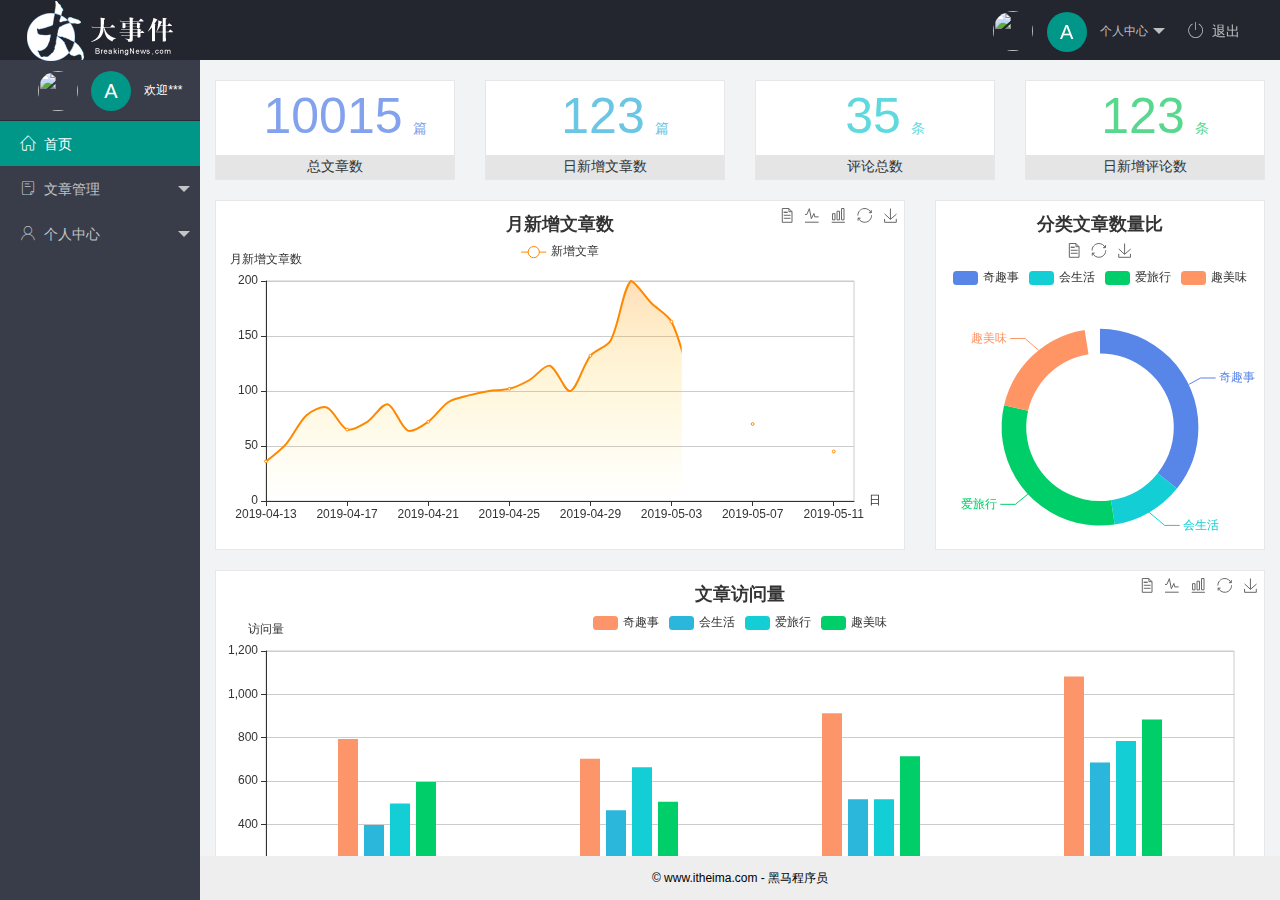
==== commit 67d453f2: "完成个人中心功能的开发" ====
--- a/index.html
+++ b/index.html
@@ -28,9 +28,9 @@
                         个人中心
                     </a>
                     <dl class="layui-nav-child">
-                        <dd><a href="">基本资料</a></dd>
-                        <dd><a href="">更换头像</a></dd>
-                        <dd><a href="">重置密码</a></dd>
+                        <dd><a href="/user/user_info.html" target="fm">基本资料</a></dd>
+                        <dd><a href="/user/user_avatar.html" target="fm">更换头像</a></dd>
+                        <dd><a href="/user/user_pwd.html" target="fm">重置密码</a></dd>
                     </dl>
                 </li>
                 <li class="layui-nav-item">
@@ -60,9 +60,9 @@
                     <li class="layui-nav-item">
                         <a href="javascript:;"><span class="iconfont icon-user"></span>个人中心</a>
                         <dl class="layui-nav-child">
-                            <dd><a href="javascript:;"><i class="layui-icon layui-icon-app"></i>基本资料</a></dd>
-                            <dd><a href="javascript:;"><i class="layui-icon layui-icon-app"></i>更换头像</a></dd>
-                            <dd><a href="javascript:;"><i class="layui-icon layui-icon-app"></i>重置密码</a></dd>
+                            <dd><a href="/user/user_info.html" target="fm"><i class="layui-icon layui-icon-app"></i>基本资料</a></dd>
+                            <dd><a href="/user/user_avatar.html" target="fm"><i class="layui-icon layui-icon-app"></i>更换头像</a></dd>
+                            <dd><a href="/user/user_pwd.html" target="fm"><i class="layui-icon layui-icon-app"></i>重置密码</a></dd>
                         </dl>
                     </li>
                 </ul>
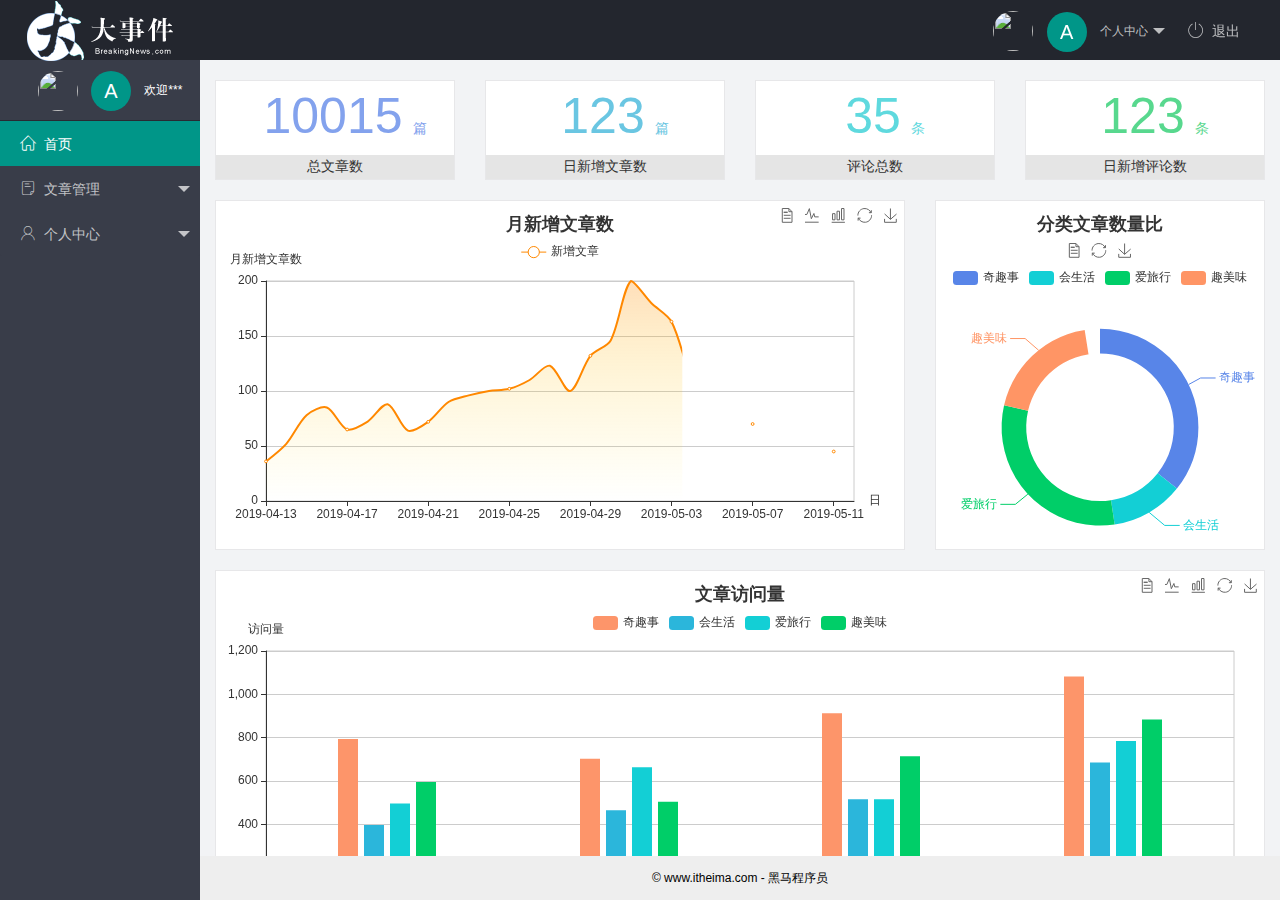
==== commit 3e819ca3: "完成了文章管理" ====
--- a/index.html
+++ b/index.html
@@ -52,9 +52,9 @@
                     <li class="layui-nav-item">
                         <a class="" href="javascript:;"><span class="iconfont icon-16"></span>文章管理</a>
                         <dl class="layui-nav-child">
-                            <dd><a href="javascript:;"><i class="layui-icon layui-icon-app"></i>文章类别</a></dd>
-                            <dd><a href="javascript:;"><i class="layui-icon layui-icon-app"></i>文章列表</a></dd>
-                            <dd><a href="javascript:;"><i class="layui-icon layui-icon-app"></i>发布文章</a></dd>
+                            <dd><a href="/article/art_cate.html" target="fm"><i class="layui-icon layui-icon-app"></i>文章类别</a></dd>
+                            <dd><a href="/article/art_list.html" target="fm"><i class="layui-icon layui-icon-app"></i>文章列表</a></dd>
+                            <dd><a href="/article/art_pub.html" target="fm"><i class="layui-icon layui-icon-app"></i>发布文章</a></dd>
                         </dl>
                     </li>
                     <li class="layui-nav-item">
